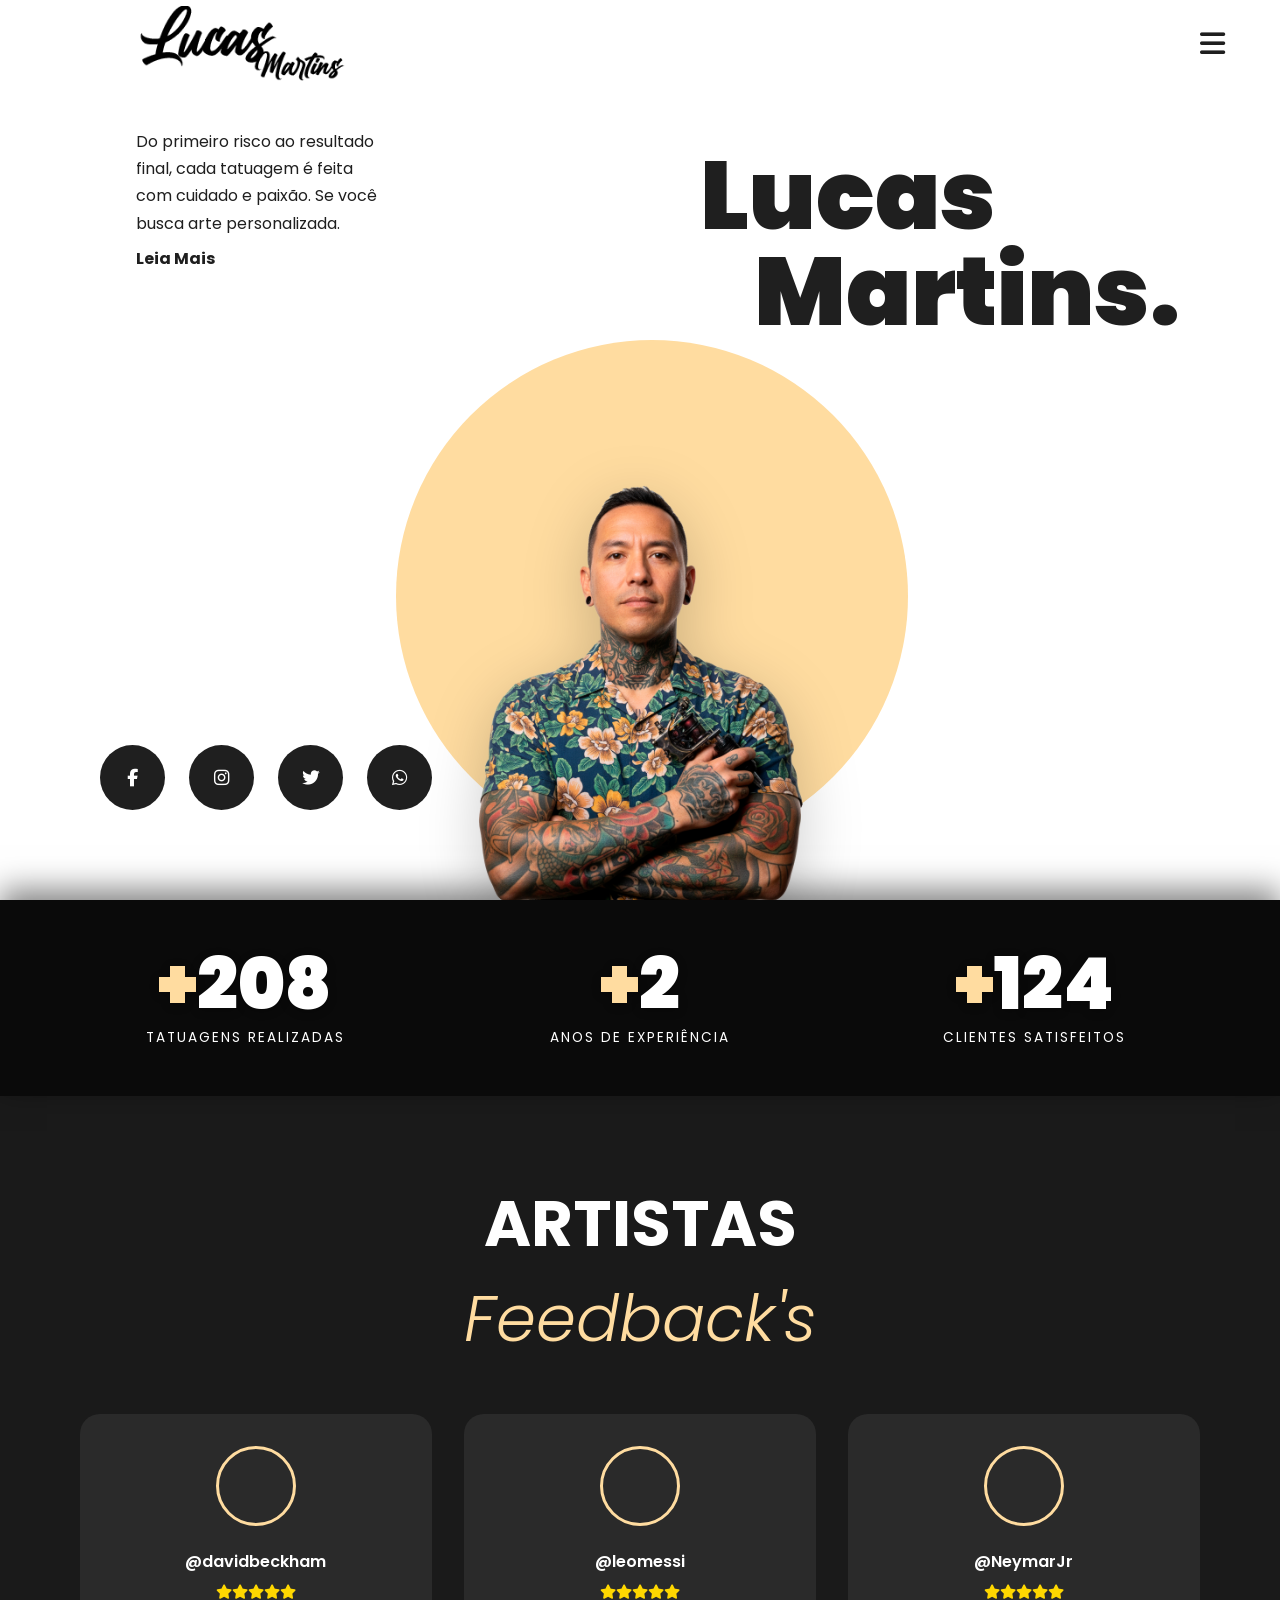
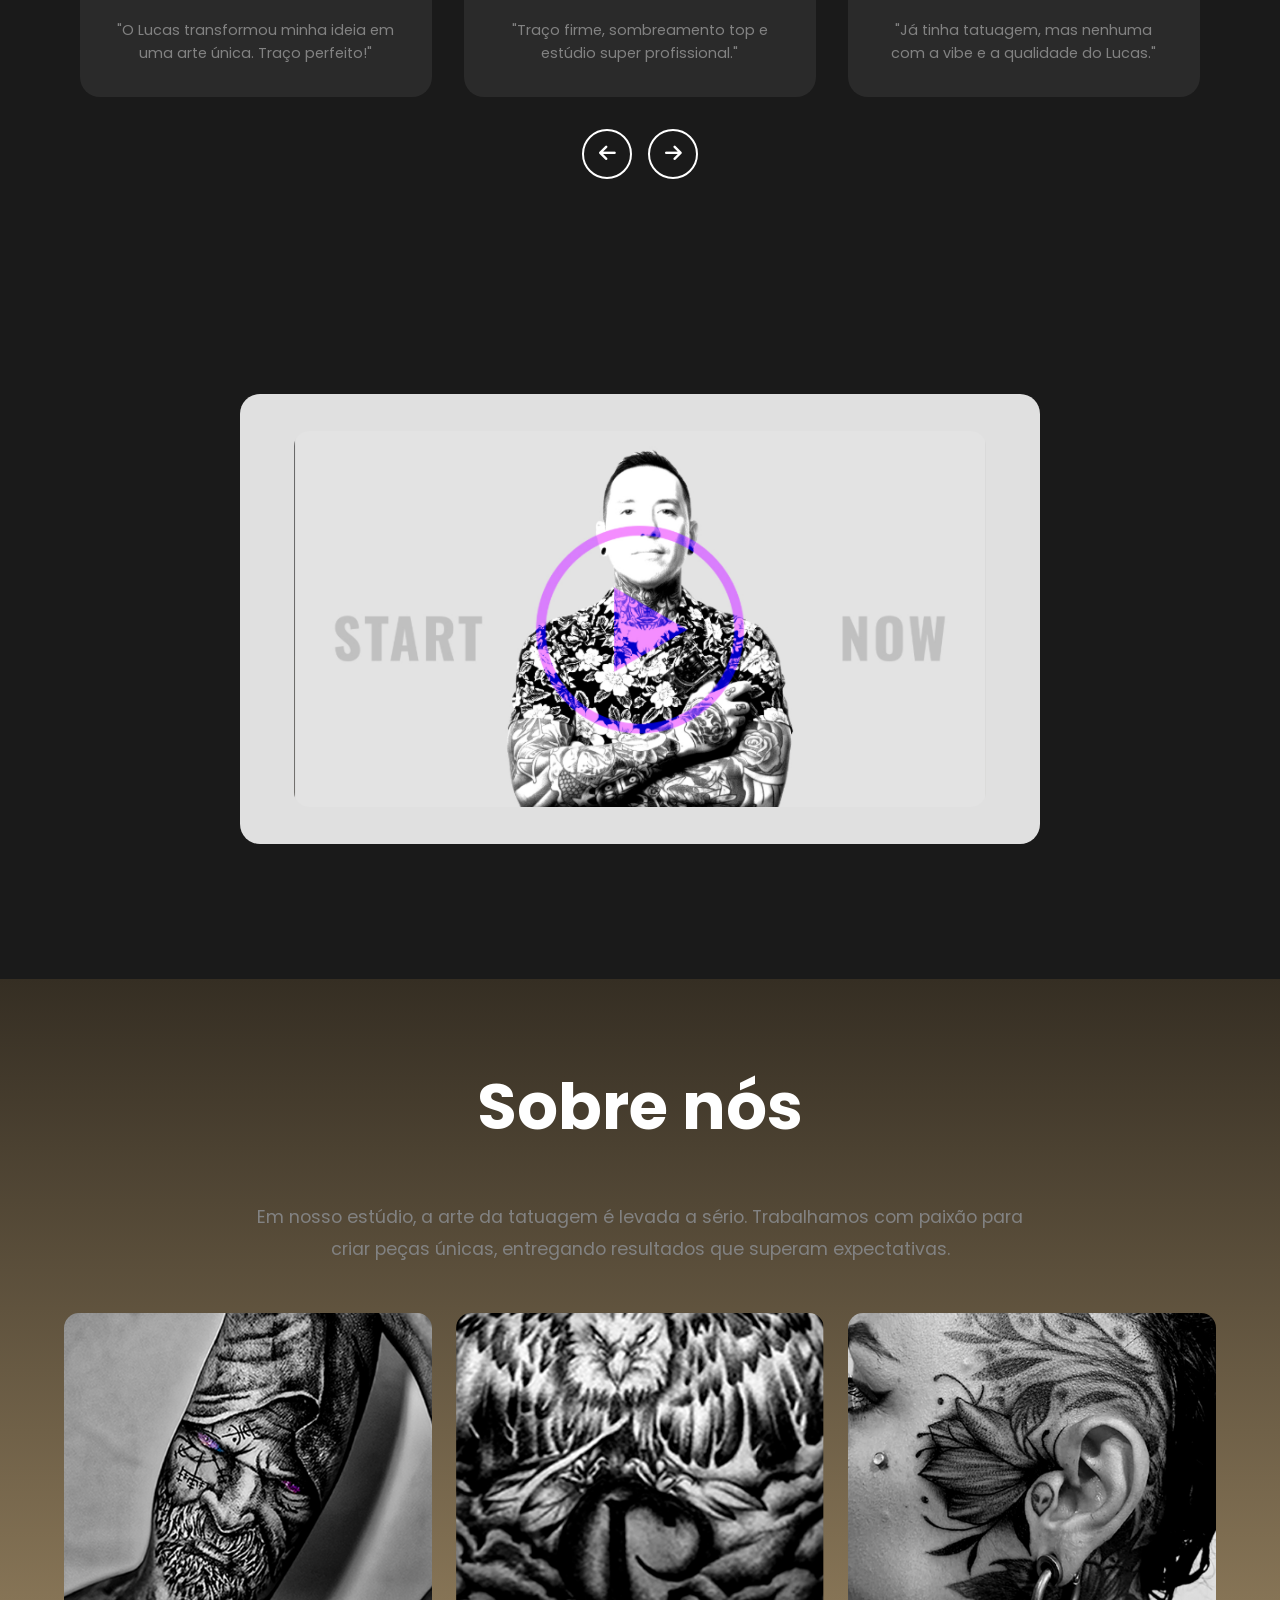
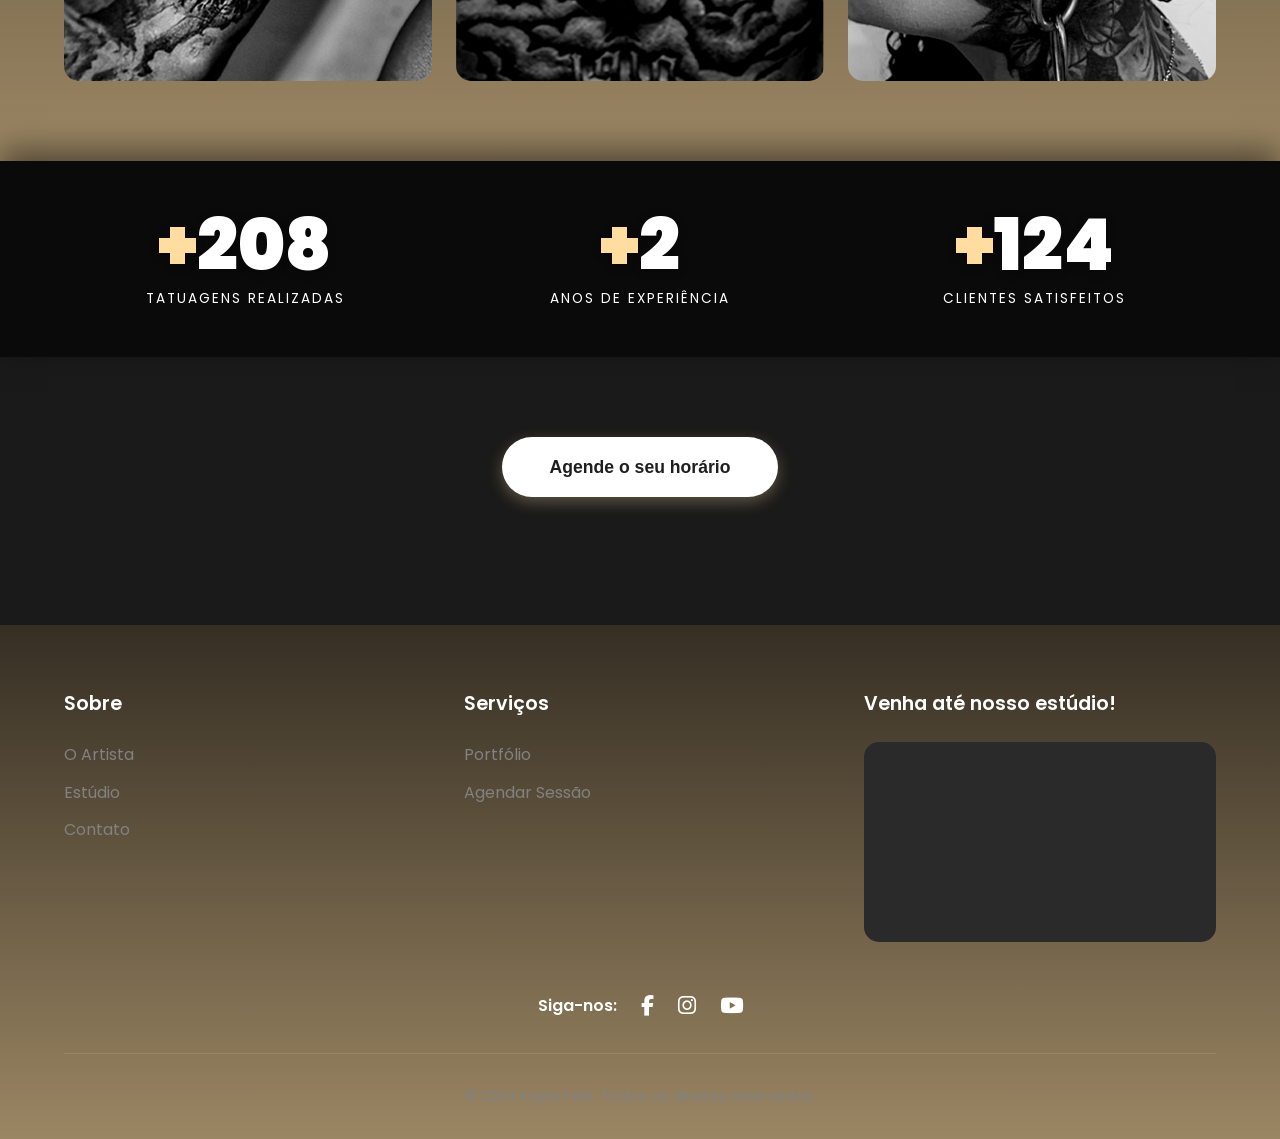
==== index.html @ 0854c9cf "Initial Commit" ====
<!DOCTYPE html>
<html lang="pt-br">
<head>
    <meta charset="UTF-8">
    <meta name="viewport" content="width=device-width, initial-scale=1.0">
    <link rel="stylesheet" href="style.css">
    <link rel="preconnect" href="https://fonts.googleapis.com">
    <link rel="preconnect" href="https://fonts.gstatic.com" crossorigin>
    <link href="https://fonts.googleapis.com/css2?family=Poppins:wght@300;400;600;700;900&display=swap" rel="stylesheet">
    <link rel="stylesheet" href="https://cdnjs.cloudflare.com/ajax/libs/font-awesome/6.5.1/css/all.min.css"/>
    <title>Lucas Martins | Tatuador</title>
</head>
<body>

<header class="header">
    <a href="#home" class="logo"><img src="Lucas_MartinsIMGS/LOGO LUCAS MARTINS PNG.png" alt="Lucas Martins Logo"></a>
    <div class="hamburger-menu">
        <i class="fas fa-bars"></i>
    </div>
</header>

<div class="menu-overlay"></div>
<div class="mobile-menu">
    <nav>
        <ul>
            <li><a href="#home">Home</a></li>
            <li><a href="#feedbacks">Feedbacks</a></li>
            <li><a href="#sobre">Sobre</a></li>
            <li><a href="#agendar">Agendar</a></li> <li><a href="#contato">Contato</a></li>
        </ul>
    </nav>
</div>

<main>
    <section class="hero" id="home">
        <div class="hero-container">
            <div class="intro-text-wrapper">
                <p class="intro-text">
                    Do primeiro risco ao resultado final, cada tatuagem é feita com cuidado e paixão. Se você busca arte personalizada.
                    <a href="#sobre">Leia Mais</a>
                </p>
            </div>
            
            <div class="hero-circle"></div>
            
            <div class="hero-image-wrapper">
                <img src="Lucas_MartinsIMGS/TATUADOR PNG.png" alt="Lucas Martins">
            </div>

            <h1 class="hero-title">Lucas<br><span>Martins.</span></h1>

            <div class="social-icons">
                <a href="#" aria-label="Facebook"><i class="fab fa-facebook-f"></i></a>
                <a href="#" aria-label="Instagram"><i class="fab fa-instagram"></i></a>
                <a href="#" aria-label="Twitter"><i class="fab fa-twitter"></i></a>
                <a href="#" aria-label="Whatsapp"><i class="fab fa-whatsapp"></i></a>
            </div>
        </div>
    </section>

    <section class="stats stats-dark fade-in-section">
        <div class="stat-item">
            <div class="stat-number-wrapper">
                <span class="stat-prefix">+</span>
                <span class="stat-number" data-target="500">0</span>
            </div>
            <span class="stat-label">TATUAGENS REALIZADAS</span>
        </div>
        <div class="stat-item">
            <div class="stat-number-wrapper">
                <span class="stat-prefix">+</span>
                <span class="stat-number" data-target="5">0</span>
            </div>
            <span class="stat-label">ANOS DE EXPERIÊNCIA</span>
        </div>
        <div class="stat-item">
            <div class="stat-number-wrapper">
                <span class="stat-prefix">+</span>
                <span class="stat-number" data-target="300">0</span>
            </div>
            <span class="stat-label">CLIENTES SATISFEITOS</span>
        </div>
    </section>

    <section class="feedbacks fade-in-section" id="feedbacks">
        <h2 class="section-title">ARTISTAS<br><span>Feedback's</span></h2>
        <div class="carousel-container">
            <div class="carousel-track"></div>
            <div class="carousel-nav">
                <button class="carousel-button prev-button"><i class="fas fa-arrow-left"></i></button>
                <button class="carousel-button next-button"><i class="fas fa-arrow-right"></i></button>
            </div>
        </div>
    </section>
    
    <section class="cta fade-in-section">
        <div class="cta-content-box">
            <div class="cta-image-wrapper">
                <img src="VIDEOO/Videoo Tela 3 copiar.jpg" alt="Start Now">
            </div>
        </div>
    </section>

    <section class="about-us fade-in-section" id="sobre">
        <h2 class="section-title">Sobre nós</h2>
        <p class="about-us-intro">
            Em nosso estúdio, a arte da tatuagem é levada a sério. Trabalhamos com paixão para criar peças únicas,
            entregando resultados que superam expectativas.
        </p>
        <div class="about-us-gallery">
            <div class="gallery-item" data-img="TATOOS/Agrupar 11.png">
                <img src="TATOOS/Agrupar 11.png" alt="Tatuagem detalhada">
            </div>
            <div class="gallery-item" data-img="TATOOS/Agrupar 13.png">
                <img src="TATOOS/Agrupar 13.png" alt="Processo de tatuagem">
            </div>
            <div class="gallery-item" data-img="TATOOS/Agrupar 14.png">
                <img src="TATOOS/Agrupar 14.png" alt="Tatuagem finalizada">
            </div>
        </div>
    </section>

    <section class="stats stats-dark fade-in-section">
        <div class="stat-item">
            <div class="stat-number-wrapper">
                <span class="stat-prefix">+</span>
                <span class="stat-number" data-target="500">0</span>
            </div>
            <span class="stat-label">TATUAGENS REALIZADAS</span>
        </div>
        <div class="stat-item">
            <div class="stat-number-wrapper">
                <span class="stat-prefix">+</span>
                <span class="stat-number" data-target="5">0</span>
            </div>
            <span class="stat-label">ANOS DE EXPERIÊNCIA</span>
        </div>
        <div class="stat-item">
            <div class="stat-number-wrapper">
                <span class="stat-prefix">+</span>
                <span class="stat-number" data-target="300">0</span>
            </div>
            <span class="stat-label">CLIENTES SATISFEITOS</span>
        </div>
    </section>

    <section class="schedule-section fade-in-section" id="agendar"> <button class="schedule-button" id="open-calendar-modal">Agende o seu horário</button>
        </section>

    <div id="calendar-modal" class="modal-overlay calendar-modal-overlay"> 
    <div class="modal-content calendar-modal-content"> 
        <div class="calendar-container-integrated"> 
            <span id="close-calendar-modal" class="close-button">×</span> 
            <div class="calendar-header">
                <button id="prev-week" class="nav-button">< Anterior</button>
                <h2 id="current-week">Carregando...</h2>
                <button id="next-week" class="nav-button">Próxima ></button>
            </div>
            <div class="calendar-grid-wrapper">
                <div id="calendar-grid" class="calendar-grid">
                    <div class="loading-placeholder">Carregando horários...</div>
                </div>
            </div>
        </div>
    </div>
</div>

<div id="booking-modal" class="modal-overlay booking-form-overlay"> 
    <div class="modal-content booking-form-content"> 
        <span id="close-booking-modal" class="close-button">×</span>
        <h2>Agendar Horário</h2>
        <p id="modal-info"></p>
        <form id="booking-form" enctype="multipart/form-data">
            <label for="nome">Seu Nome:</label>
            <input type="text" id="nome" name="nome" required>
            
            <label for="telefone">Seu Telefone (WhatsApp):</label>
            <input type="tel" id="telefone" name="telefone" placeholder="(XX) XXXXX-XXXX" required>
            
            <label for="ideia">Ideia para a Tatuagem (opcional):</label>
            <textarea id="ideia" name="ideia"></textarea>
            
            <label for="tamanho">Tamanho da Tatuagem (cm, aprox.):</label>
            <input type="text" id="tamanho" name="tamanho" placeholder="Ex: 10x5 cm">

            <label for="local">Local da Tatuagem:</label>
            <input type="text" id="local" name="local" placeholder="Ex: Antebraço esquerdo">
            
            <label for="ideia-imagem">Imagem de Referência (opcional):</label>
            <div class="file-input-wrapper">
                <input type="file" id="ideia-imagem" name="ideia-imagem" accept="image/*">
                <label for="ideia-imagem" class="file-input-label">Escolher arquivo</label>
                <span id="file-name" class="file-name">Nenhum arquivo selecionado</span>
            </div>

            <button type="submit">Confirmar Agendamento</button>
        </form>
    </div>
</div>

<div id="alert-modal" class="modal-overlay alert-modal-overlay"> 
    <div class="modal-content alert-content"> 
        <p id="alert-message" style="font-size: 1.1em; color: var(#FFFFFF);"></p>
        <button id="alert-close-button" class="modal-button">OK</button>
    </div>
</div>
</main>


    
<footer class="footer" id="contato">
    <div class="footer-grid">
        <div class="footer-column">
            <h3>Sobre</h3>
            <ul>
                <li><a href="#sobre">O Artista</a></li>
                <li><a href="#sobre">Estúdio</a></li>
                <li><a href="#contato">Contato</a></li>
            </ul>
        </div>
        <div class="footer-column">
            <h3>Serviços</h3>
            <ul>
                <li><a href="#sobre">Portfólio</a></li>
                <li><a href="#agendar">Agendar Sessão</a></li> </ul>
        </div>

        <div class="footer-column footer-map">
            <h3>Venha até nosso estúdio!</h3>
            
            <div class="map-placeholder">
                
                <a href="https://maps.app.goo.gl/u1Gj4CeqXP7FjYhu8" target="_blank" class="map-link-overlay" aria-label="Abrir localização no Google Maps"></a> <iframe 
                    src="https://www.google.com/maps/embed?pb=!1m14!1m8!1m3!1d917.5531226774106!2d-47.212191!3d-23.089316!3m2!1i1024!2i768!4f13.1!3m3!1m2!1s0x94c8b4a986119b77%3A0x24ddec5f9719e271!2sR.%20Cerqueira%20C%C3%A9sar%2C%201281%20-%20Centro%2C%20Indaiatuba%20-%20SP%2C%2013330-005!5e0!3m2!1spt-BR!2sbr!4v1761330379562!5m2!1spt-BR!2sbr"  /* Substitua pelo embed real */
                    width="100%" 
                    height="100%" 
                    style="border:0;" 
                    allowfullscreen="" 
                    loading="lazy" 
                    referrerpolicy="no-referrer-when-downgrade">
                </iframe>

            </div>
        </div>
        </div>
    <div class="footer-social-icons">
        <span>Siga-nos:</span>
        <a href="#" aria-label="Facebook"><i class="fab fa-facebook-f"></i></a>
        <a href="#" aria-label="Instagram"><i class="fab fa-instagram"></i></a>
        <a href="#" aria-label="Youtube"><i class="fab fa-youtube"></i></a>
    </div>
    <div class="footer-bottom">
        <p>© 2024 Kayre Felix. Todos os direitos reservados.</p>
    </div>
</footer>

<div class="lightbox">
    <span class="lightbox-close">×</span>
    <div class="lightbox-content">
        <img src="" alt="Lightbox Image">
    </div>
</div>

<button class="scroll-to-top">
    <i class="fas fa-arrow-up"></i>
</button>

<script src="script.js"></script>
<script src="calendar.js"></script>
</body>
</html>
---- style.css ----
/* ==================== VARIÁVEIS E RESET ==================== */
:root {
	--bg-white: #ffffff;
	--bg-body-dark: #1a1a1a;
	--primary-purple: #ffdca0; /* Mantido do seu site */
	--text-dark: #1f1f1f;
	--text-light: #ffffff;
	--text-gray: #828282;
	--font-main: "Poppins", sans-serif;

	/* Variáveis do Calendário (mantendo nomes para consistência) */
	--dark-bg: #121212; /* Cor de fundo geral do calendário/modal */
	--content-bg: #1a1a1a; /* Cor de fundo do conteúdo do modal */
	--accent-purple: #ffdca0; /* Roxo um pouco diferente, usado no calendário */
	--accent-purple-hover: #ffdca0; /* Hover do roxo do calendário */
	--text-medium: #aaa; /* Cinza médio do calendário */
	--text-dark-calendar: #555; /* Cinza escuro do calendário (renomeado para evitar conflito) */
	--border-color: #333; /* Cor da borda do calendário */
}

* {
	margin: 0;
	padding: 0;
	box-sizing: border-box;
}

html {
	scroll-behavior: smooth;
}

body {
	font-family: var(--font-main);
	background-color: var(--bg-body-dark);
	color: var(--text-light);
	overflow-x: hidden;
}

a {
	text-decoration: none;
	color: inherit;
}

/* ==================== HEADER ==================== */
.header {
	display: flex;
	justify-content: space-between;
	align-items: center;
	padding: -1rem;
	position: fixed;
	width: 100%;
	top: 0;
	left: 0;
	z-index: 1000;
	transition: all 0.3s ease;
}

.header.scrolled {
	background-color: rgba(26, 26, 26, 0.95);
	backdrop-filter: blur(10px);
	box-shadow: 0 2px 20px rgba(0, 0, 0, 0.3);
}

.logo img {
	height: 95px;
	margin-top: 5px;
	width: auto;
	transition: transform 0.3s ease;
}

.logo:hover img {
	transform: scale(1.05);
}

.hamburger-menu {
	cursor: pointer;
	font-size: 1.8rem;
	color: var(--text-dark); /* Cor inicial no fundo branco */
	transition: color 0.3s ease;
	margin-right: 55px;
	z-index: 1001;
}

/* Cor do hamburger quando header tem fundo */
.header.scrolled .hamburger-menu,
.mobile-menu.active ~ .header .hamburger-menu {
	color: var(--text-light); /* Muda para branco quando scroll ou menu aberto */
}

/* ==================== MENU MOBILE ==================== */
.mobile-menu {
	position: fixed;
	top: 0;
	right: -100%;
	width: 300px;
	height: 100vh;
	background: linear-gradient(135deg, #352e23 0%, #9b8663 100%);
	z-index: 999;
	transition: right 0.4s ease;
	padding: 5rem 2rem 2rem;
	box-shadow: -5px 0 20px rgba(0, 0, 0, 0.5);
}

.mobile-menu.active {
	right: 0;
}

.mobile-menu nav ul {
	list-style: none;
}

.mobile-menu nav li {
	margin-bottom: 2rem;
	opacity: 0;
	transform: translateX(50px);
	transition: all 0.3s ease;
}

.mobile-menu.active nav li {
	opacity: 1;
	transform: translateX(0);
}

.mobile-menu.active nav li:nth-child(1) {
	transition-delay: 0.1s;
}
.mobile-menu.active nav li:nth-child(2) {
	transition-delay: 0.2s;
}
.mobile-menu.active nav li:nth-child(3) {
	transition-delay: 0.3s;
}
.mobile-menu.active nav li:nth-child(4) {
	transition-delay: 0.4s;
}
.mobile-menu.active nav li:nth-child(5) {
	transition-delay: 0.5s;
}

.mobile-menu nav a {
	font-size: 1.5rem;
	font-weight: 600;
	color: var(--text-light);
	display: block;
	transition: all 0.3s ease;
}

.mobile-menu nav a:hover {
	color: var(--primary-purple);
	transform: translateX(10px);
}

.menu-overlay {
	position: fixed;
	top: 0;
	left: 0;
	width: 100%;
	height: 100vh;
	background-color: rgba(0, 0, 0, 0.7);
	z-index: 998;
	opacity: 0;
	pointer-events: none;
	transition: opacity 0.3s ease;
}

.menu-overlay.active {
	opacity: 1;
	pointer-events: all;
}

/* ==================== HERO SECTION ==================== */
.hero {
	min-height: 100vh;
	display: flex;
	align-items: center; /* Centraliza o container verticalmente */
	justify-content: center;
	background-color: var(--bg-white);
	position: relative;
	overflow: hidden;
	padding-top: 8rem; /* Espaço para o header fixo */
	padding-bottom: 0; /* Remove padding inferior */
}

/* Container principal dentro do hero - ocupará a altura disponível */
.hero-container {
	position: relative;
	width: 100%;
	max-width: 1200px; /* Limita a largura máxima */
	/* A altura será definida pelo conteúdo + posicionamento absoluto */
	height: calc(
		100vh - 8rem
	); /* Altura disponível descontando o padding do topo do hero */
}

.intro-text-wrapper {
	position: absolute;
	top: 15%; /* Subiu (experimente 15%, 18%...) */
	left: 4%;
	max-width: 250px;
	z-index: 10;
	opacity: 0;
	animation: fadeInUp 1s ease forwards 0.3s;
}

/* (Regras .intro-text e .intro-text a continuam iguais) */
.intro-text {
	line-height: 1.7;
	font-size: 1rem;
	color: var(--text-dark);
}
.intro-text a {
	color: var(--text-dark);
	font-weight: 700;
	display: inline-block;
	margin-top: 0.5rem;
	position: relative;
	transition: color 0.3s ease;
}

.intro-text a::after {
	content: "";
	position: absolute;
	bottom: -2px;
	left: 0;
	width: 0;
	height: 2px;
	background-color: var(--primary-purple);
	transition: width 0.3s ease;
}
.intro-text a:hover {
	color: var(--primary-purple);
}
.intro-text a:hover::after {
	width: 100%;
}

/* IMAGEM DO KAYRE - Alinhada na base */
.hero-image-wrapper {
	position: absolute;
	bottom: -1px; /* Faz a base da div tocar a borda inferior do hero-container */
	left: 50%; /* Centro horizontal */
	transform: translateX(-50%); /* Centraliza */
	width: clamp(400px, 35vw, 550px);
	z-index: 3;
	opacity: 0;
	animation: fadeInUpImage 1s ease forwards 0.5s;
	line-height: 0; /* Remove espaço extra */
}

.hero-image-wrapper img {
	display: block;
	width: 100%;
	height: auto;
	filter: drop-shadow(0px 15px 30px rgba(0, 0, 0, 0.2));
}

/* CÍRCULO ROXO - Posicionado relativo à imagem */
.hero-circle {
	position: absolute;
	width: clamp(450px, 40vw, 650px);
	height: clamp(450px, 40vw, 650px);
	background-color: var(--primary-purple);
	border-radius: 50%;
	z-index: 2; /* Atrás da imagem */
	/* Alinha a base do círculo um pouco ACIMA da base da imagem */
	bottom: 3rem;
	/* Posiciona a borda esquerda do círculo um pouco ANTES do centro da página */
	left: 51%;
	/* Centraliza horizontalmente e sobe */
	transform: translate(-50%, 0) scale(0);
	opacity: 0;
	animation: scaleInRevised 1s ease forwards 0.2s;
}

/* TÍTULO - Posição ajustada */
.hero-title {
	position: absolute;
	right: -15%;
	top: 35%; /* Subiu (experimente 40%, 45%...) */
	transform: translateY(-50%);
	font-size: clamp(5rem, 12vw, 9rem);
	font-weight: 900;
	line-height: 1;
	z-index: 10;
	color: var(--text-dark);
	opacity: 0;
	animation: fadeInRight 1s ease forwards 0.4s;
}
.hero-title span {
	/* Mantém o estilo do span Felix */
	margin-left: 0; /* Ajuste se necessário */
}

.social-icons {
	position: absolute;
	bottom: 10vh;
	left: 5%;
	display: flex;
	gap: 1.5rem;
	z-index: 10;
	opacity: 0;
	animation: fadeInUp 1s ease forwards 0.6s;
}

.social-icons a {
	background-color: var(--text-dark);
	color: var(--bg-white);
	width: 65px;
	height: 65px;
	border-radius: 50%;
	display: flex;
	align-items: center;
	justify-content: center;
	font-size: 1.1rem;
	transition: all 0.3s ease;
}
.social-icons a:hover {
	background-color: var(--primary-purple);
	transform: scale(1.1) rotate(360deg);
}

/* ==================== ANIMAÇÕES ==================== */
@keyframes fadeInUp {
	from {
		opacity: 0;
		transform: translateY(30px);
	}
	to {
		opacity: 1;
		transform: translateY(0);
	}
}
@keyframes fadeInRight {
	from {
		opacity: 0;
		transform: translateY(-50%) translateX(30px);
	}
	to {
		opacity: 1;
		transform: translateY(-50%) translateX(0);
	}
}
@keyframes scaleInRevised {
	from {
		opacity: 0;
		transform: translate(-50%, 0) scale(0);
	}
	to {
		opacity: 1;
		transform: translate(-50%, 0) scale(1);
	}
}
@keyframes fadeInUpImage {
	from {
		opacity: 0;
		transform: translate(-50%, 30px);
	}
	to {
		opacity: 1;
		transform: translate(-50%, 0);
	}
}
@keyframes float {
	0%,
	100% {
		transform: translateY(0);
	}
	50% {
		transform: translateY(-20px);
	}
}
@keyframes fadeIn {
	from {
		opacity: 0;
	}
	to {
		opacity: 1;
	}
}

.fade-in-section {
	opacity: 0;
	transform: translateY(50px);
	transition: opacity 0.8s ease, transform 0.8s ease;
}
.fade-in-section.visible {
	opacity: 1;
	transform: translateY(0);
}

/* ==================== STATS SECTION ==================== */
.stats {
	display: flex;
	justify-content: space-around;
	align-items: center;
	padding: 3rem 5% 3rem;
	gap: 2rem;
	position: relative;
	z-index: 1;
}

.stats-dark {
	background-color: #0a0a0a;
	box-shadow: 0 -10px 30px rgba(0, 0, 0, 0.5);
}
.stats-purple {
	background: linear-gradient(135deg, #352e23 0%, #9b8663 100%);
	box-shadow: 0 -10px 30px rgba(255, 220, 160, 0.5);
}

.stat-item {
	text-align: center;
	flex: 1;
}
.stat-number {
	display: block;
	font-size: clamp(3rem, 6vw, 4.5rem);
	font-weight: 900;
	color: var(--text-light);
	margin-bottom: 0.5rem;
	text-shadow: 0 2px 10px rgba(0, 0, 0, 0.3);
}
.stat-label {
	display: block;
	font-size: clamp(0.65rem, 1.2vw, 0.85rem);
	color: var(--text-light);
	letter-spacing: 2px;
	font-weight: 400;
	text-transform: uppercase;
}
.stat-number-wrapper {
	display: flex;
	justify-content: center;
	align-items: baseline;
	line-height: 1;
}
.stat-prefix {
	display: block;
	font-size: clamp(3rem, 6vw, 4.5rem);
	font-weight: 900;
	color: var(--primary-purple);
	margin-bottom: 0.5rem;
	text-shadow: 0 2px 10px rgba(0, 0, 0, 0.3);
}
.stats-purple .stat-prefix {
	color: var(--text-light);
}

/* ==================== FEEDBACKS SECTION ==================== */
.feedbacks {
	padding: 5rem 5%;
	background-color: var(--bg-body-dark);
}
.section-title {
	font-size: clamp(2.5rem, 6vw, 4rem);
	font-weight: 700;
	text-align: center;
	margin-bottom: 3rem;
	color: var(--text-light);
}
.section-title span {
	display: block;
	color: var(--primary-purple);
	font-weight: 300;
	font-style: italic;
}
.carousel-container {
	position: relative;
	max-width: 1200px;
	margin: 0 auto;
	overflow: hidden;
}
.carousel-track {
	display: flex;
	transition: transform 0.5s ease-in-out;
}
.feedback-card {
	min-width: calc(33.333% - 2rem);
	margin: 0 1rem;
	background-color: #2a2a2a;
	border-radius: 20px;
	padding: 2rem;
	text-align: center;
	flex-shrink: 0;
	transition: transform 0.3s ease, box-shadow 0.3s ease;
}
.feedback-card:hover {
	transform: translateY(-10px);
	box-shadow: 0 10px 30px rgba(255, 220, 160, 0.3);
}
.feedback-card img {
	width: 80px;
	height: 80px;
	border-radius: 50%;
	object-fit: cover;
	margin-bottom: 1rem;
	border: 3px solid var(--primary-purple);
	transition: transform 0.3s ease;
}
.feedback-card:hover img {
	transform: scale(1.1);
}
.feedback-username {
	font-weight: 600;
	margin-bottom: 0.5rem;
	color: var(--text-light);
}
.feedback-stars {
	color: #ffd700;
	margin-bottom: 1rem;
	font-size: 0.9rem;
}
.feedback-text {
	font-size: 0.9rem;
	line-height: 1.6;
	color: var(--text-gray);
}
.carousel-nav {
	display: flex;
	justify-content: center;
	gap: 1rem;
	margin-top: 2rem;
}
.carousel-button {
	background-color: transparent;
	border: 2px solid var(--text-light);
	color: var(--text-light);
	width: 50px;
	height: 50px;
	border-radius: 50%;
	cursor: pointer;
	font-size: 1.2rem;
	transition: all 0.3s ease;
}
.carousel-button:hover {
	background-color: var(--primary-purple);
	border-color: var(--primary-purple);
	transform: scale(1.1);
}

/* ==================== CTA SECTION ==================== */
.cta {
	padding: 4rem 5%;
	background-color: var(--bg-body-dark);
	display: flex;
	justify-content: center;
	align-items: center;
	gap: 2rem;
	position: relative;
}
.vertical-text {
	writing-mode: vertical-rl;
	text-orientation: mixed;
	display: flex;
	align-items: center;
	gap: 1rem;
	font-size: 0.9rem;
	letter-spacing: 2px;
	color: var(--text-gray);
}
.vertical-text.reverse {
	transform: rotate(180deg);
}
.cta-content-box {
	position: relative;
	width: 600px;
	height: 400px;
}
.cta-image-wrapper {
	position: relative;
	width: 100%;
	height: 100%;
	display: flex;
	align-items: center;
	justify-content: center;
}
.cta-image-wrapper img {
	width: 80%;
	height: 80%;
	object-fit: cover;
	border-radius: 20px;
	z-index: 3;
	position: relative;
	cursor: pointer;
	transition: transform 0.3s ease;
}
.cta-image-wrapper img:hover {
	transform: scale(1.05);
}
.cta-circle {
	position: absolute;
	width: 200px;
	height: 200px;
	border-radius: 50%;
	z-index: 1;
	animation: float 6s ease-in-out infinite;
}
.cta-circle-purple {
	background-color: var(--primary-purple);
	top: 10%;
	left: -5%;
}
.cta-circle-blue {
	background-color: #4a90e2;
	bottom: 10%;
	right: -5%;
	animation-delay: 3s;
}
.cta-text-start,
.cta-text-now {
	position: absolute;
	font-size: 5rem;
	font-weight: 900;
	z-index: 2;
	color: #e0e0e0;
	opacity: 0.3;
	pointer-events: none;
}
.cta-text-start {
	top: 5%;
	left: 5%;
}
.cta-text-now {
	bottom: 5%;
	right: 5%;
}

/* ==================== ABOUT US SECTION ==================== */
.about-us {
	padding: 5rem 5%;
	background: linear-gradient(180deg, #352e23 0%, #9b8663 100%);
}
.about-us-intro {
	max-width: 800px;
	margin: 0 auto 3rem;
	text-align: center;
	font-size: 1.1rem;
	line-height: 1.8;
	color: var(--text-gray);
}
.about-us-gallery {
	display: grid;
	grid-template-columns: repeat(3, 1fr);
	gap: 1.5rem;
	max-width: 1200px;
	margin: 0 auto;
}
.gallery-item {
	border-radius: 15px;
	overflow: hidden;
	aspect-ratio: 1;
	cursor: pointer;
	position: relative;
}
.gallery-item::after {
	content: "";
	position: absolute;
	top: 0;
	left: 0;
	width: 100%;
	height: 100%;
	background: rgba(179, 102, 255, 0);
	transition: background 0.3s ease;
}
.gallery-item:hover::after {
	background: rgba(255, 220, 160, 0.3);
}
.gallery-item img {
	width: 100%;
	height: 100%;
	object-fit: cover;
	transition: transform 0.5s ease;
}
.gallery-item:hover img {
	transform: scale(1.1);
}

/* ==================== LIGHTBOX ==================== */
.lightbox {
	position: fixed;
	top: 0;
	left: 0;
	width: 100%;
	height: 100%;
	background-color: rgba(0, 0, 0, 0.9);
	z-index: 2000;
	display: none;
	align-items: center;
	justify-content: center;
	animation: fadeIn 0.3s ease;
}
.lightbox.active {
	display: flex;
}
.lightbox-content {
	max-width: 90%;
	max-height: 90%;
	position: relative;
}
.lightbox-content img {
	width: 100%;
	height: 100%;
	object-fit: contain;
}
.lightbox-close {
	position: absolute;
	top: 20px;
	right: 20px;
	font-size: 3rem;
	color: var(--text-light);
	cursor: pointer;
	z-index: 2001;
	transition: transform 0.3s ease;
}
.lightbox-close:hover {
	transform: rotate(90deg);
}

/* ==================== SCHEDULE SECTION ==================== */
.schedule-section {
	padding: 5rem 5%;
	background-color: var(--bg-body-dark);
	text-align: center;
}

.schedule-button {
	background-color: var(--bg-white);
	color: var(--text-dark);
	border: none;
	padding: 1.2rem 3rem;
	border-radius: 50px;
	font-size: 1.1rem;
	font-weight: 700;
	cursor: pointer;
	margin-bottom: 3rem;
	transition: all 0.3s ease;
	box-shadow: 0 5px 15px rgba(255, 220, 160, 0.3);
}

.schedule-button:hover {
	background-color: var(--primary-purple);
	color: var(--text-light);
	transform: translateY(-5px);
	box-shadow: 0 10px 25px rgba(255, 220, 160, 0.5);
}

/* ==================== FOOTER ==================== */
.footer {
	background: linear-gradient(180deg, #352e23 0%, #9b8663 100%);
	padding: 4rem 5% 2rem;
}
.footer-grid {
	display: grid;
	grid-template-columns: repeat(3, 1fr);
	gap: 3rem;
	max-width: 1200px;
	margin: 0 auto 3rem;
}
.footer-column h3 {
	margin-bottom: 1.5rem;
	font-size: 1.2rem;
	font-weight: 600;
}
.footer-column ul {
	list-style: none;
}
.footer-column li {
	margin-bottom: 0.8rem;
}
.footer-column a {
	color: var(--text-gray);
	transition: all 0.3s ease;
}
.footer-column a:hover {
	color: var(--primary-purple);
	padding-left: 5px;
}
.footer-map {
	grid-column: 3;
}
.map-placeholder {
	position: relative;
	width: 100%;
	height: 200px;
	background-color: #2a2a2a;
	border-radius: 15px;
	overflow: hidden;
	transition: transform 0.3s ease;
}
.map-link-overlay {
	position: absolute;
	top: 0;
	left: 0;
	width: 100%;
	height: 100%;
	z-index: 10;
	cursor: pointer;
}
.map-placeholder iframe {
	position: relative;
	z-index: 1;
}
.map-placeholder:hover {
	transform: scale(1.05);
}
.footer-social-icons {
	display: flex;
	justify-content: center;
	align-items: center;
	gap: 1.5rem;
	margin-bottom: 2rem;
}
.footer-social-icons span {
	font-weight: 600;
}
.footer-social-icons a {
	color: var(--text-light);
	font-size: 1.3rem;
	transition: all 0.3s ease;
}
.footer-social-icons a:hover {
	color: var(--primary-purple);
	transform: translateY(-5px);
}
.footer-bottom {
	text-align: center;
	padding-top: 2rem;
	border-top: 1px solid rgba(255, 255, 255, 0.1);
	color: var(--text-gray);
	font-size: 0.9rem;
}

/* ==================== SCROLL TO TOP BUTTON ==================== */
.scroll-to-top {
	position: fixed;
	bottom: 30px;
	right: 30px;
	width: 50px;
	height: 50px;
	background-color: var(--primary-purple);
	color: var(--text-light);
	border: none;
	border-radius: 50%;
	cursor: pointer;
	font-size: 1.5rem;
	display: none;
	align-items: center;
	justify-content: center;
	z-index: 999;
	transition: all 0.3s ease;
	box-shadow: 0 5px 15px rgba(255, 220, 160, 0.4);
}
.scroll-to-top.visible {
	display: flex;
}
.scroll-to-top:hover {
	background-color: #ffdca0;
	transform: translateY(-5px);
	box-shadow: 0 10px 25px rgba(255, 220, 160, 0.6);
}

/* ==================== RESPONSIVIDADE MONITOR PEQUENO ==================== */
@media screen and (min-width: 1024px) and (max-width: 1920px) {
	.logo img {
		height: 75px;
		margin-top: 6px;
		width: auto;
		transition: transform 0.3s ease;
	}

	.hero {
		min-height: 100vh;
		display: flex;
		align-items: center; /* Centraliza o container verticalmente */
		justify-content: center;
		background-color: var(--bg-white);
		position: relative;
		overflow: hidden;
		padding-top: 8rem; /* Espaço para o header fixo */
		padding-bottom: 0; /* Remove padding inferior */
	}

	/* Container principal dentro do hero - ocupará a altura disponível */
	.hero-container {
		position: relative;
		width: 100%;
		max-width: 1200px; /* Limita a largura máxima */
		/* A altura será definida pelo conteúdo + posicionamento absoluto */
		height: calc(
			100vh - 8rem
		); /* Altura disponível descontando o padding do topo do hero */
	}

	.intro-text-wrapper {
		position: absolute;
		top: 0%; /* Subiu (experimente 15%, 18%...) */
		left: 8%;
		max-width: 250px;
		z-index: 10;
		opacity: 0;
		animation: fadeInUp 1s ease forwards 0.3s;
	}

	/* (Regras .intro-text e .intro-text a continuam iguais) */
	.intro-text {
		line-height: 1.7;
		font-size: 1rem;
		color: var(--text-dark);
	}
	.intro-text a {
		color: var(--text-dark);
		font-weight: 700;
		display: inline-block;
		margin-top: 0.5rem;
		position: relative;
		transition: color 0.3s ease;
	}

	.intro-text a::after {
		content: "";
		position: absolute;
		bottom: -2px;
		left: 0;
		width: 0;
		height: 2px;
		background-color: var(--primary-purple);
		transition: width 0.3s ease;
	}
	.intro-text a:hover {
		color: var(--primary-purple);
	}
	.intro-text a:hover::after {
		width: 100%;
	}

	/* IMAGEM DO KAYRE - Alinhada na base */
	.hero-image-wrapper {
		position: absolute;
		bottom: -12px; /* Faz a base da div tocar a borda inferior do hero-container */
		left: 50%; /* Centro horizontal */
		transform: translateX(-50%); /* Centraliza */
		width: clamp(400px, 35vw, 550px);
		z-index: 3;
		opacity: 0;
		animation: fadeInUpImage 1s ease forwards 0.5s;
		line-height: 0; /* Remove espaço extra */
	}

	.hero-image-wrapper img {
		display: block;
		width: 100%;
		height: auto;
		filter: drop-shadow(0px 15px 30px rgba(0, 0, 0, 0.2));
	}

	/* CÍRCULO ROXO - Posicionado relativo à imagem */
	.hero-circle {
		position: absolute;
		width: clamp(450px, 40vw, 650px);
		height: clamp(450px, 40vw, 650px);
		background-color: var(--primary-purple);
		border-radius: 50%;
		z-index: 2; /* Atrás da imagem */
		/* Alinha a base do círculo um pouco ACIMA da base da imagem */
		bottom: 3rem;
		/* Posiciona a borda esquerda do círculo um pouco ANTES do centro da página */
		left: 51%;
		/* Centraliza horizontalmente e sobe */
		transform: translate(-50%, 0) scale(0);
		opacity: 0;
		animation: scaleInRevised 1s ease forwards 0.2s;
	}

	/* TÍTULO - Posição ajustada */
	.hero-title {
		position: absolute;
		right: 5%;
		top: 15%; /* Subiu (experimente 40%, 45%...) */
		transform: translateY(-50%);
		font-size: clamp(5rem, 12vw, 6rem);
		font-weight: 900;
		line-height: 1;
		z-index: 10;
		color: var(--text-dark);
		opacity: 0;
		animation: fadeInRight 1s ease forwards 0.4s;
	}

	.hero-title span {
		margin-left: 6vh;
	}

	.cta {
		padding: 8rem 5%;
		background-color: var(--bg-body-dark);
		display: flex;
		justify-content: center;
		align-items: center;
		gap: 2rem;
		position: relative;
		min-height: 80vh;
	}

	.vertical-text {
		writing-mode: vertical-rl;
		text-orientation: mixed;
		display: flex;
		align-items: center;
		gap: 1rem;
		font-size: 0.9rem;
		letter-spacing: 2px;
		color: var(--text-gray);
	}

	.vertical-text.reverse {
		transform: rotate(180deg);
	}

	.cta-content-box {
		position: relative;
		width: 100%; /* Usar porcentagem para ocupar mais espaço */
		max-width: 800px; /* Definir um limite máximo */
		/* Ajuste a altura - você pode usar 'height' ou aspect-ratio */
		/* Opção 1: Altura fixa maior */
		height: 450px;
		/* Opção 2: Usar aspect-ratio para manter proporção */
		aspect-ratio: 16 / 7; /* Exemplo de proporção mais larga, ajuste conforme necessário */
		background-color: #e0e0e0; /* Fundo cinza */
		border-radius: 20px; /* Bordas mais arredondadas como no modelo */
		padding: 1rem; /* Padding interno */
		display: flex; /* Para centralizar o wrapper da imagem */
		align-items: center;
		justify-content: center;
	}

	.cta-image-wrapper {
		position: relative;
		width: 100%;
		height: 100%;
		display: flex;
		align-items: center;
		justify-content: center;
	}

	.cta-image-wrapper img {
		width: 90%; /* Aumentado para preencher mais a caixa */
		height: 90%; /* Aumentado para preencher mais a caixa */
		object-fit: cover;
		border-radius: 15px; /* Bordas arredondadas na imagem */
		z-index: 3;
		position: relative;
		cursor: pointer;
		transition: transform 0.3s ease;
	}

	.cta-image-wrapper img:hover {
		transform: scale(1.05);
	}
}

/* ==================== RESPONSIVIDADE MONITOR GRANDE ==================== */
@media screen and (min-width: 1920px) and (max-width: 3600px) {
	.hero {
		min-height: 100vh;
		display: flex;
		align-items: center; /* Centraliza o container verticalmente */
		justify-content: center;
		background-color: var(--bg-white);
		position: relative;
		overflow: hidden;
		padding-top: 1rem; /* Espaço para o header fixo */
		padding-bottom: 0; /* Remove padding inferior */
	}

	/* Container principal dentro do hero - ocupará a altura disponível */
	.hero-container {
		position: relative;
		width: 100%;
		max-width: 1200px; /* Limita a largura máxima */
		/* A altura será definida pelo conteúdo + posicionamento absoluto */
		height: calc(
			100vh - 5rem
		); /* Altura disponível descontando o padding do topo do hero */
	}

	.intro-text-wrapper {
		position: absolute;
		top: 25%; /* Subiu (experimente 15%, 18%...) */
		left: -4%;
		max-width: 380px;
		z-index: 10;
		opacity: 0;
		animation: fadeInUp 1s ease forwards 0.3s;
	}

	/* (Regras .intro-text e .intro-text a continuam iguais) */
	.intro-text {
		line-height: 1.6;
		font-size: 1.3rem;
		color: var(--text-dark);
	}
	.intro-text a {
		color: var(--text-dark);
		font-weight: 700;
		display: inline-block;
		margin-top: 0.5rem;
		position: relative;
		transition: color 0.3s ease;
	}

	.intro-text a::after {
		content: "";
		position: absolute;
		bottom: -2px;
		left: 0;
		width: 0;
		height: 2px;
		background-color: var(--primary-purple);
		transition: width 0.3s ease;
	}
	.intro-text a:hover {
		color: var(--primary-purple);
	}
	.intro-text a:hover::after {
		width: 100%;
	}

	/* IMAGEM DO KAYRE - Alinhada na base */
	.hero-image-wrapper {
		position: absolute;
		bottom: -2.6rem; /* Faz a base da div tocar a borda inferior do hero-container */
		left: 50%; /* Centro horizontal */
		transform: translateX(-50%); /* Centraliza */
		width: clamp(400px, 35vw, 550px);
		z-index: 3;
		opacity: 0;
		animation: fadeInUpImage 1s ease forwards 0.5s;
		line-height: 0; /* Remove espaço extra */
	}

	.hero-image-wrapper img {
		display: block;
		width: 100%;
		height: auto;
		filter: drop-shadow(0px 15px 30px rgba(0, 0, 0, 0.2));
	}

	/* CÍRCULO ROXO - Posicionado relativo à imagem */
	.hero-circle {
		position: absolute;
		width: clamp(650px, 40vw, 650px);
		height: clamp(650px, 40vw, 650px);
		background-color: var(--primary-purple);
		border-radius: 50%;
		z-index: 2; /* Atrás da imagem */
		/* Alinha a base do círculo um pouco ACIMA da base da imagem */
		bottom: 8rem;
		/* Posiciona a borda esquerda do círculo um pouco ANTES do centro da página */
		left: 51%;
		/* Centraliza horizontalmente e sobe */
		transform: translate(-50%, 0) scale(0);
		opacity: 0;
		animation: scaleInRevised 1s ease forwards 0.2s;
	}

	/* TÍTULO - Posição ajustada */
	.hero-title {
		position: absolute;
		right: -7%;
		top: 40%; /* Subiu (experimente 40%, 45%...) */
		transform: translateY(-50%);
		font-size: clamp(5rem, 12vw, 9rem);
		font-weight: 900;
		line-height: 1.2;
		z-index: 10;
		color: var(--text-dark);
		opacity: 0;
		animation: fadeInRight 1s ease forwards 0.4s;
	}

	.hero-title span {
		margin-left: 6vh;
	}

	.social-icons {
		position: absolute;
		bottom: 5vh;
		left: 5%;
		display: flex;
		gap: 1.5rem;
		z-index: 10;
		opacity: 0;
		animation: fadeInUp 1s ease forwards 0.6s;
	}

	.social-icons a {
		background-color: var(--text-dark);
		color: var(--bg-white);
		width: 65px;
		height: 65px;
		border-radius: 50%;
		display: flex;
		align-items: center;
		justify-content: center;
		font-size: 1.1rem;
		transition: all 0.3s ease;
	}

	.social-icons a:hover {
		background-color: var(--primary-purple);
		transform: scale(1.1) rotate(360deg);
	}

	.cta {
		padding: 8rem 5%;
		background-color: var(--bg-body-dark);
		display: flex;
		justify-content: center;
		align-items: center;
		gap: 2rem;
		position: relative;
		min-height: 80vh;
	}

	.vertical-text {
		writing-mode: vertical-rl;
		text-orientation: mixed;
		display: flex;
		align-items: center;
		gap: 1rem;
		font-size: 0.9rem;
		letter-spacing: 2px;
		color: var(--text-gray);
	}

	.vertical-text.reverse {
		transform: rotate(180deg);
	}

	.cta-content-box {
		position: relative;
		width: 100%; /* Usar porcentagem para ocupar mais espaço */
		max-width: 1100px; /* Definir um limite máximo */
		/* Ajuste a altura - você pode usar 'height' ou aspect-ratio */
		/* Opção 1: Altura fixa maior */
		height: 600px;
		/* Opção 2: Usar aspect-ratio para manter proporção */
		aspect-ratio: 16 / 7; /* Exemplo de proporção mais larga, ajuste conforme necessário */
		background-color: #e0e0e0; /* Fundo cinza */
		border-radius: 20px; /* Bordas mais arredondadas como no modelo */
		padding: 1.5rem; /* Padding interno */
		display: flex; /* Para centralizar o wrapper da imagem */
		align-items: center;
		justify-content: center;
	}

	.cta-image-wrapper {
		position: relative;
		width: 100%;
		height: 100%;
		display: flex;
		align-items: center;
		justify-content: center;
	}

	.cta-image-wrapper img {
		width: 90%; /* Aumentado para preencher mais a caixa */
		height: 90%; /* Aumentado para preencher mais a caixa */
		object-fit: cover;
		border-radius: 15px; /* Bordas arredondadas na imagem */
		z-index: 3;
		position: relative;
		cursor: pointer;
		transition: transform 0.3s ease;
	}

	.cta-image-wrapper img:hover {
		transform: scale(1.05);
	}

	.cta-circle {
		position: absolute;
		width: 250px; /* Aumentar tamanho */
		height: 250px; /* Aumentar tamanho */
		border-radius: 50%;
		z-index: 1;
		animation: float 6s ease-in-out infinite;
	}

	.cta-circle-purple {
		background-color: var(--primary-purple);
		top: 10%;
		left: -5%;
	}

	.cta-circle-blue {
		background-color: #4a90e2;
		bottom: 10%;
		right: -5%;
		animation-delay: 3s;
	}

	.cta-text-start,
	.cta-text-now {
		position: absolute;
		font-size: 6rem;
		font-weight: 900;
		z-index: 2;
		color: #e0e0e0;
		opacity: 0.3;
		pointer-events: none;
	}

	.cta-text-start {
		top: 5%;
		left: 5%;
	}

	.cta-text-now {
		bottom: 5%;
		right: 5%;
	}
}

@media screen and (max-width: 1023px) {
	.header {
		padding: 1rem 5%;
	}
	.logo img {
		height: 50px;
	}
	.hamburger-menu {
		font-size: 1.8rem;
	}

	.hero-title {
		font-size: clamp(3rem, 10vw, 4rem);
	}

	.social-icons {
		bottom: 3vh;
		left: 3%;
		gap: 1rem;
	}

	.social-icons a {
		width: 50px;
		height: 50px;
		font-size: 1rem;
	}
}

@media screen and (max-width: 800px) {
	.header {
		padding: 0.8rem 5%;
	}
	.logo img {
		height: 40px;
	}
	.hamburger-menu {
		font-size: 1.5rem;
	}

	.hero-image-wrapper {
		width: clamp(300px, 50vw, 400px);
	}

	.hero-circle {
		width: clamp(300px, 60vw, 400px);
		height: clamp(300px, 60vw, 400px);
		bottom: 5rem;
	}

	.intro-text {
		line-height: 1;
		font-size: 1rem;
		color: var(--text-dark);
	}

	.intro-text a {
		color: var(--text-dark);
		font-weight: 700;
		display: inline-block;
		margin-top: 0.5rem;
		position: relative;
		transition: color 0.3s ease;
	}

	.intro-text a::after {
		content: "";
		position: absolute;
		bottom: -2px;
		left: 0;
		width: 0;
		height: 2px;
		background-color: var(--primary-purple);
		transition: width 0.3s ease;
	}
}

@media screen and (max-width: 600px) {
	.header {
		padding: 0.8rem 5%;
	}
	.logo img {
		height: 40px;
	}
	.hamburger-menu {
		font-size: 1.5rem;
	}

	.hero-title {
		width: 100%; /* Ocupa largura para centralizar texto */
		opacity: 1;
		z-index: 5;
		animation: fadeInRight 1s ease forwards 0.4s;
		margin-top: -3.2rem; /* <<<--- ADICIONADO: Empurra o título para baixo */
		br {
			display: none;
		}
	}

	.hero-title span {
		margin-left: 1vh;
	}

	.intro-text {
		animation: fadeInRight 1s ease forwards 0.4s;
	}

	.hero-image-wrapper {
		width: clamp(400px, 60vw, 300px);
		bottom: -1rem;
	}

	.hero-circle {
		width: clamp(400px, 70vw, 300px);
		height: clamp(400px, 70vw, 300px);
		bottom: 7.2rem;
	}

	.social-icons {
		bottom: 2vh;
		left: 20%;
		gap: 0.8rem;
	}

	.stats {
		flex-direction: column;
		gap: 2rem;
	}

	.about-us-gallery {
		grid-template-columns: 1fr;
	}

	.footer-grid {
		grid-template-columns: 1fr;
		text-align: center;
	}
	.footer-map {
		grid-column: 1;
	}
}

/* ============================================= */
/* == INÍCIO DOS ESTILOS DO CALENDÁRIO E MODAIS == */
/* ============================================= */

/* Estilos gerais para os overlays dos modais */
.modal-overlay {
	display: none;
	position: fixed;
	top: 0;
	left: 0;
	width: 100%;
	height: 100%;
	background-color: rgba(0, 0, 0, 0.85); /* Mais escuro */
	justify-content: center;
	align-items: center;
	z-index: 1000; /* Garante que fique acima de tudo */
	padding: 15px; /* Espaço para não colar nas bordas */
	box-sizing: border-box;
}

/* Conteúdo base do modal (herdado pelos outros) */
.modal-content {
	background-color: var(--content-bg, #1a1a1a);
	padding: 20px;
	border-radius: 10px;
	box-shadow: 0 5px 20px rgba(0, 0, 0, 0.5), 0 0 25px rgba(255, 220, 160, 0.3);
	width: 100%;
	max-width: 400px; /* Largura padrão dos modais menores */
	position: relative;
	animation: slide-down 0.4s ease-out;
	text-align: center;
	border: 1px solid var(--accent-purple, #ffdca0);
	max-height: 90vh; /* Altura máxima */
	overflow-y: auto; /* Scroll interno se necessário */
	box-sizing: border-box;
}

@keyframes slide-down {
	from {
		transform: translateY(-30px);
		opacity: 0;
	}
	to {
		transform: translateY(0);
		opacity: 1;
	}
}

/* Botão de fechar padrão (para form/alerta) */
.modal-content > .close-button {
	position: absolute;
	top: 8px;
	right: 15px;
	font-size: 1.8em;
	color: var(--text-medium, #aaa);
	cursor: pointer;
	transition: color 0.3s;
	line-height: 1;
	z-index: 1010;
}
.modal-content > .close-button:hover {
	color: #fff;
}

/* --- Estilos Específicos do Modal do CALENDÁRIO --- */
.calendar-modal-content {
	max-width: 800px;
	padding: 0;
	overflow: visible;
	background: none;
	border: none;
	box-shadow: none;

	overflow-y: auto; /* Adiciona barra de rolagem vertical */
	max-height: 80vh; /* Limita a altura para evitar que ultrapasse a tela */
	color: white; /* Define a cor do texto como branco */
}

/* Garantindo que a barra de rolagem esteja sempre visível */
.calendar-modal-content {
	overflow-y: scroll !important; /* Garante a barra de rolagem vertical */
	overflow-x: hidden !important; /* Remove a barra horizontal */
	-ms-overflow-style: scrollbar; /* Força barra visível no IE/Edge */
}

/* Container interno do calendário */
.calendar-container-integrated {
	background-color: var(--content-bg, #1a1a1a);
	border-radius: 10px;
	width: 100%;
	position: relative; /* Pai para o posicionamento do X */
	border: 1px solid 4746495e;
	box-shadow: 0 5px 20px rgba(0, 0, 0, 0.5), 0 0 25px rgba(255, 220, 160, 0.3);
	max-height: 80vh;
	overflow-y: scroll !important; /* Força a barra de rolagem vertical sempre visível */
	overflow-x: hidden !important; /* Remove a barra horizontal */
}

/* Botão Fechar (X) ESPECÍFICO do Modal do Calendário */
#close-calendar-modal.close-button {
	position: absolute;
	top: -3px;
	right: 15px;
	font-size: 1.6em;
	color: var(--text-medium, #aaa);
	cursor: pointer;
	transition: color 0.3s;
	line-height: 1;
	z-index: 1050; /* Acima do header roxo */
}
#close-calendar-modal.close-button:hover {
	color: #fff;
}

/* Cabeçalho DENTRO DO MODAL do calendário */
.calendar-container-integrated .calendar-header {
	display: grid;
	grid-template-columns: 100px 1fr 100px;
	align-items: center;
	padding: 15px;
	gap: 10px;
	border-bottom: 1px solid var(--border-color, #333);
	background-color: #222;
	position: relative;
	box-sizing: border-box;
}
/* h2 DENTRO DO MODAL do calendário */
.calendar-container-integrated .calendar-header h2 {
	margin: 0;
	font-size: 1.2em;
	text-align: center;
	font-weight: 700;
	color: #fff;
	text-transform: uppercase;
	letter-spacing: 1px;
	text-shadow: none;
}
/* botões DENTRO DO MODAL do calendário */
.calendar-container-integrated .nav-button {
	background-color: var(--accent-purple, #ffdca0);
	color: white;
	border: 1px solid transparent;
	padding: 8px 10px;
	border-radius: 6px;
	cursor: pointer;
	font-size: 0.8em;
	font-weight: 500;
	transition: all 0.3s ease;
	width: 100px;
	text-align: center;
	box-sizing: border-box;
}
.calendar-container-integrated .nav-button:hover:not(:disabled) {
	background-color: var(--accent-purple-hover, #ffdca0);
	transform: translateY(-1px);
	box-shadow: 0 3px 10px rgba(255, 220, 160, 0.3);
}
.calendar-container-integrated .nav-button:disabled {
	background-color: transparent;
	color: var(--text-dark-calendar, #555); /* Usando variável renomeada */
	cursor: not-allowed;
	border: 1px solid #444;
}

.calendar-grid-wrapper {
	overflow-x: auto;
	background-color: var(--content-bg, #1a1a1a);
}

.calendar-grid {
	display: grid;
	grid-template-columns: 65px repeat(3, minmax(85px, 1fr));
	min-width: 380px;
}

.grid-header,
.time-label,
.time-slot {
	padding: 10px 5px;
	text-align: center;
	border-bottom: 1px solid var(--border-color, #333);
	border-left: 1px solid var(--border-color, #333);
	box-sizing: border-box;
}

.grid-header {
	background-color: #222;
	font-weight: 700;
	position: sticky;
	top: 0;
	z-index: 10;
	color: var(--accent-purple, #ffdca0);
	border-top: none;
	font-size: 0.9em;
}

.time-label {
	font-size: 0.75em;
	color: var(--text-medium, #aaa);
	border-left: none;
	position: sticky;
	left: 0;
	background-color: var(--content-bg, #1a1a1a);
	z-index: 5;
}

.time-slot {
	background-color: transparent;
	cursor: pointer;
	transition: all 0.2s ease-in-out;
	min-height: 38px;
	font-weight: 500;
	font-size: 0.85em;
	color: #c9bdcffa;
	display: flex;
	align-items: center;
	justify-content: center;
	border-top: none;
}
.time-slot:nth-child(4n + 2) {
	border-left: none;
}

.time-slot:hover:not(.unavailable):not(.past-day) {
	background-color: var(--accent-purple, #ffdca0);
	color: #fff;
	transform: scale(1.02);
	border-color: var(--accent-purple-hover, #ffdca0);
}

.time-slot.unavailable {
	background-color: transparent;
	cursor: not-allowed;
	color: var(--text-dark-calendar, #555) !important;
	font-size: 0.8em;
	text-decoration: line-through;
}

.time-slot.past-day {
	background-color: rgba(30, 30, 30, 0.5);
	cursor: not-allowed;
	color: #444 !important;
	font-size: 0.8em;
	text-decoration: none;
}

.loading-placeholder {
	grid-column: 1 / -1;
	text-align: center;
	padding: 40px;
	color: var(--text-medium, #aaa);
	font-size: 1em;
}

/* --- Estilos Específicos do Modal de FORMULÁRIO --- */
/* Herda .modal-content, mas pode ter overrides */
.booking-form-content h2 {
	margin-top: 0;
	font-size: 1.5em;
	color: var(--accent-purple, #ffdca0);
	font-weight: 700;
}
.booking-form-content p {
	color: var(--text-medium, #aaa);
	margin-bottom: 15px;
	font-size: 0.9em;
}
#booking-form {
	text-align: left;
}
#booking-form label {
	display: block;
	margin-top: 10px;
	font-weight: 500;
	color: #ccc;
	font-size: 0.85em;
}
#booking-form input,
#booking-form textarea {
	width: 100%;
	padding: 10px;
	margin-top: 5px;
	border: 1px solid #444;
	border-radius: 5px;
	box-sizing: border-box;
	background-color: #2c2c2c;
	color: var(--text-light, #f0f0f0);
	transition: all 0.3s;
	font-size: 0.9em;
}
#booking-form input:focus,
#booking-form textarea:focus {
	outline: none;
	border-color: var(--accent-purple, #ffdca0);
	box-shadow: 0 0 8px rgba(255, 220, 160, 0.4);
}
#booking-form textarea {
	resize: vertical;
	min-height: 70px;
}
#booking-form button {
	/* Botão Confirmar Agendamento */
	width: 100%;
	padding: 12px;
	margin-top: 15px;
	background-color: var(--accent-purple, #ffdca0);
	color: white;
	border: none;
	border-radius: 6px;
	font-size: 1em;
	font-weight: 700;
	cursor: pointer;
	transition: all 0.3s ease;
}
#booking-form button:hover {
	background-color: var(--accent-purple-hover, #ffdca0);
	transform: translateY(-1px);
	box-shadow: 0 4px 12px rgba(255, 220, 160, 0.3);
}

.file-input-wrapper {
	display: flex;
	align-items: center;
	margin-top: 5px;
	gap: 8px;
	border: 1px solid #444;
	border-radius: 5px;
	background-color: #2c2c2c;
	padding: 4px;
	box-sizing: border-box;
	width: 100%;
	position: relative;
	overflow: hidden;
}

.file-input-wrapper input[type="file"] {
	opacity: 0;
	position: absolute;
	z-index: -1;
	width: 0.1px;
	height: 0.1px;
	overflow: hidden;
}

.file-input-label {
	/* Botão Escolher Arquivo */
	padding: 6px 12px;
	background-color: var(--accent-purple, #ffdca0);
	color: white;
	border: none;
	border-radius: 4px;
	cursor: pointer;
	transition: background-color 0.3s;
	font-weight: 500;
	flex-shrink: 0;
	font-size: 0.85em;
	/* position: relative; */ /* Removido */
	/* top: -2px; */ /* Removido */
}
.file-input-label:hover {
	background-color: var(--accent-purple-hover, #ffdca0);
}

.file-name {
	/* Texto Nenhum arquivo selecionado */
	font-size: 0.8em;
	color: var(--text-medium, #aaa);
	white-space: nowrap;
	overflow: hidden;
	text-overflow: ellipsis;
	flex-grow: 1;
	padding-left: 5px;
}

/* --- Estilos Específicos do Modal de ALERTA --- */
/* Herda .modal-content */
.alert-content p {
	margin-bottom: 20px;
}
.modal-button {
	/* Botão OK do Alerta */
	width: 100%;
	padding: 12px;
	margin-top: 15px;
	background-color: var(--accent-purple, #ffdca0);
	color: white;
	border: none;
	border-radius: 6px;
	font-size: 1em;
	font-weight: 700;
	cursor: pointer;
	transition: all 0.3s ease;
}
.modal-button:hover {
	background-color: var(--accent-purple-hover, #ffdca0);
	transform: translateY(-1px);
	box-shadow: 0 4px 12px rgba(255, 220, 160, 0.3);
}

/* --- Media Queries Finais --- */
@media (max-width: 600px) {
	.calendar-modal-content {
		max-width: 95%;
	}

	/* Ajusta header do calendário no modal para mobile */
	.calendar-container-integrated .calendar-header {
		grid-template-columns: 1fr 1fr;
		grid-template-rows: auto auto;
		justify-items: center;
		padding: 10px;
	}
	.calendar-container-integrated .calendar-header h2 {
		grid-column: 1 / 3;
		grid-row: 1;
		font-size: 1.1em;
	}
	.calendar-container-integrated .nav-button {
		grid-row: 2;
		width: 95%;
	}

	/* Ajusta grid do calendário no modal para mobile */
	.calendar-grid {
		grid-template-columns: 50px repeat(3, minmax(65px, 1fr));
		min-width: auto;
	}
	.grid-header,
	.time-label,
	.time-slot {
		padding: 8px 4px;
		font-size: 0.8em;
	}

	/* Ajusta modal genérico em telas pequenas */
	.modal-content {
		width: 95%;
		padding: 15px;
		max-height: 85vh;
	}

	/* Ajusta botão fechar em mobile */
	.close-button,
	#close-calendar-modal.close-button {
		top: 5px;
		right: 10px;
		font-size: 1.6em;
	}
}

/* Ajustando a barra de rolagem para o calendário */
.calendar-modal-content {
	scrollbar-width: thin; /* Para navegadores compatíveis */
	scrollbar-color: #4746495e rgba(0, 0, 0, 0.1); /* Cor do polegar e trilha */
}

.calendar-modal-content::-webkit-scrollbar {
	width: 8px; /* Largura da barra de rolagem */
}

.calendar-modal-content::-webkit-scrollbar-track {
	background: rgba(0, 0, 0, 0.1); /* Fundo da barra */
}

.calendar-modal-content::-webkit-scrollbar-thumb {
	background: rgba(0, 0, 0, 0.5); /* Cor do "polegar" */
	border-radius: 4px; /* Bordas arredondadas */
}

.calendar-modal-content::-webkit-scrollbar-thumb:hover {
	background: rgba(0, 0, 0, 0.7); /* Cor ao passar o mouse */
}

/* Ajustando a posição vertical da seção do calendário */
.calendar-container-integrated {
	padding-top: 20px; /* Adiciona espaço acima da seção */
}

/* Travando o site atrás enquanto o modal da agenda estiver ativo */
body.modal-active {
	overflow: hidden; /* Impede a rolagem do site */
}

body.modal-open {
	overflow: hidden; /* Remove a barra de rolagem do body */
}
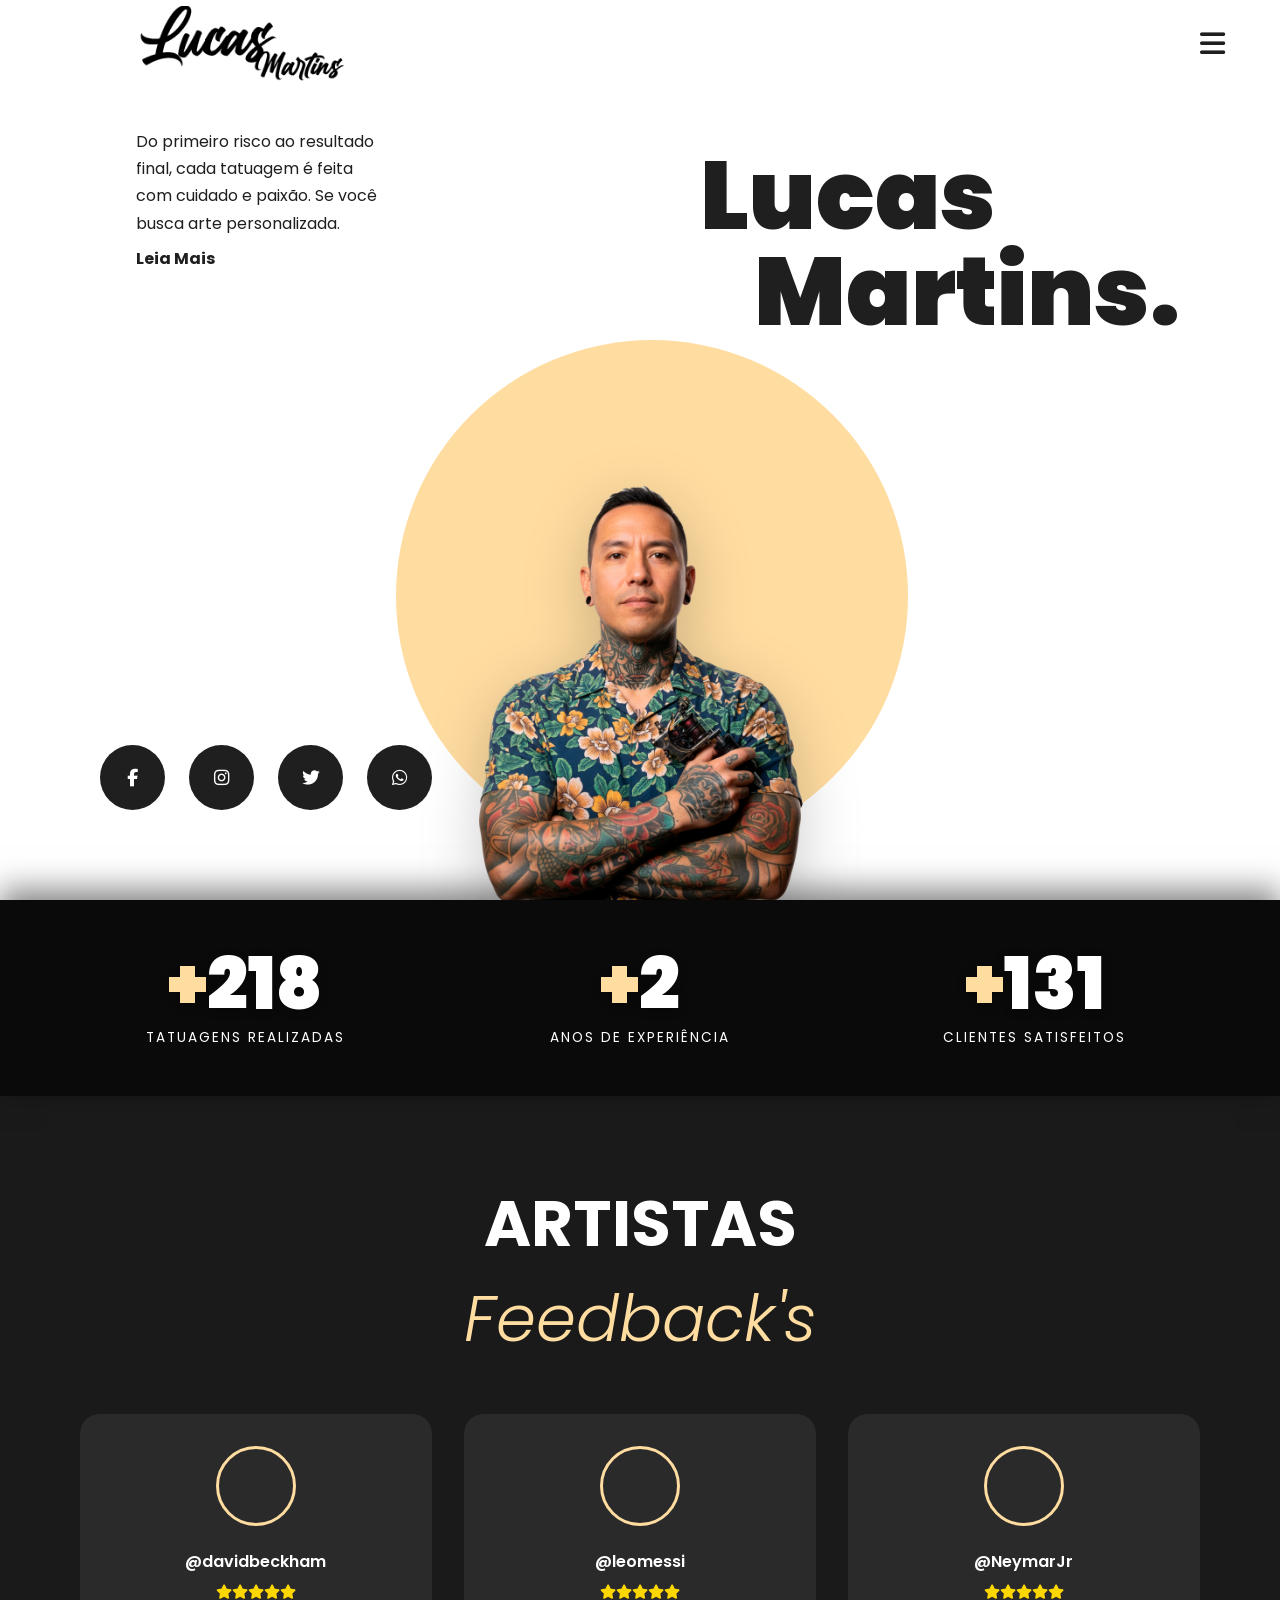
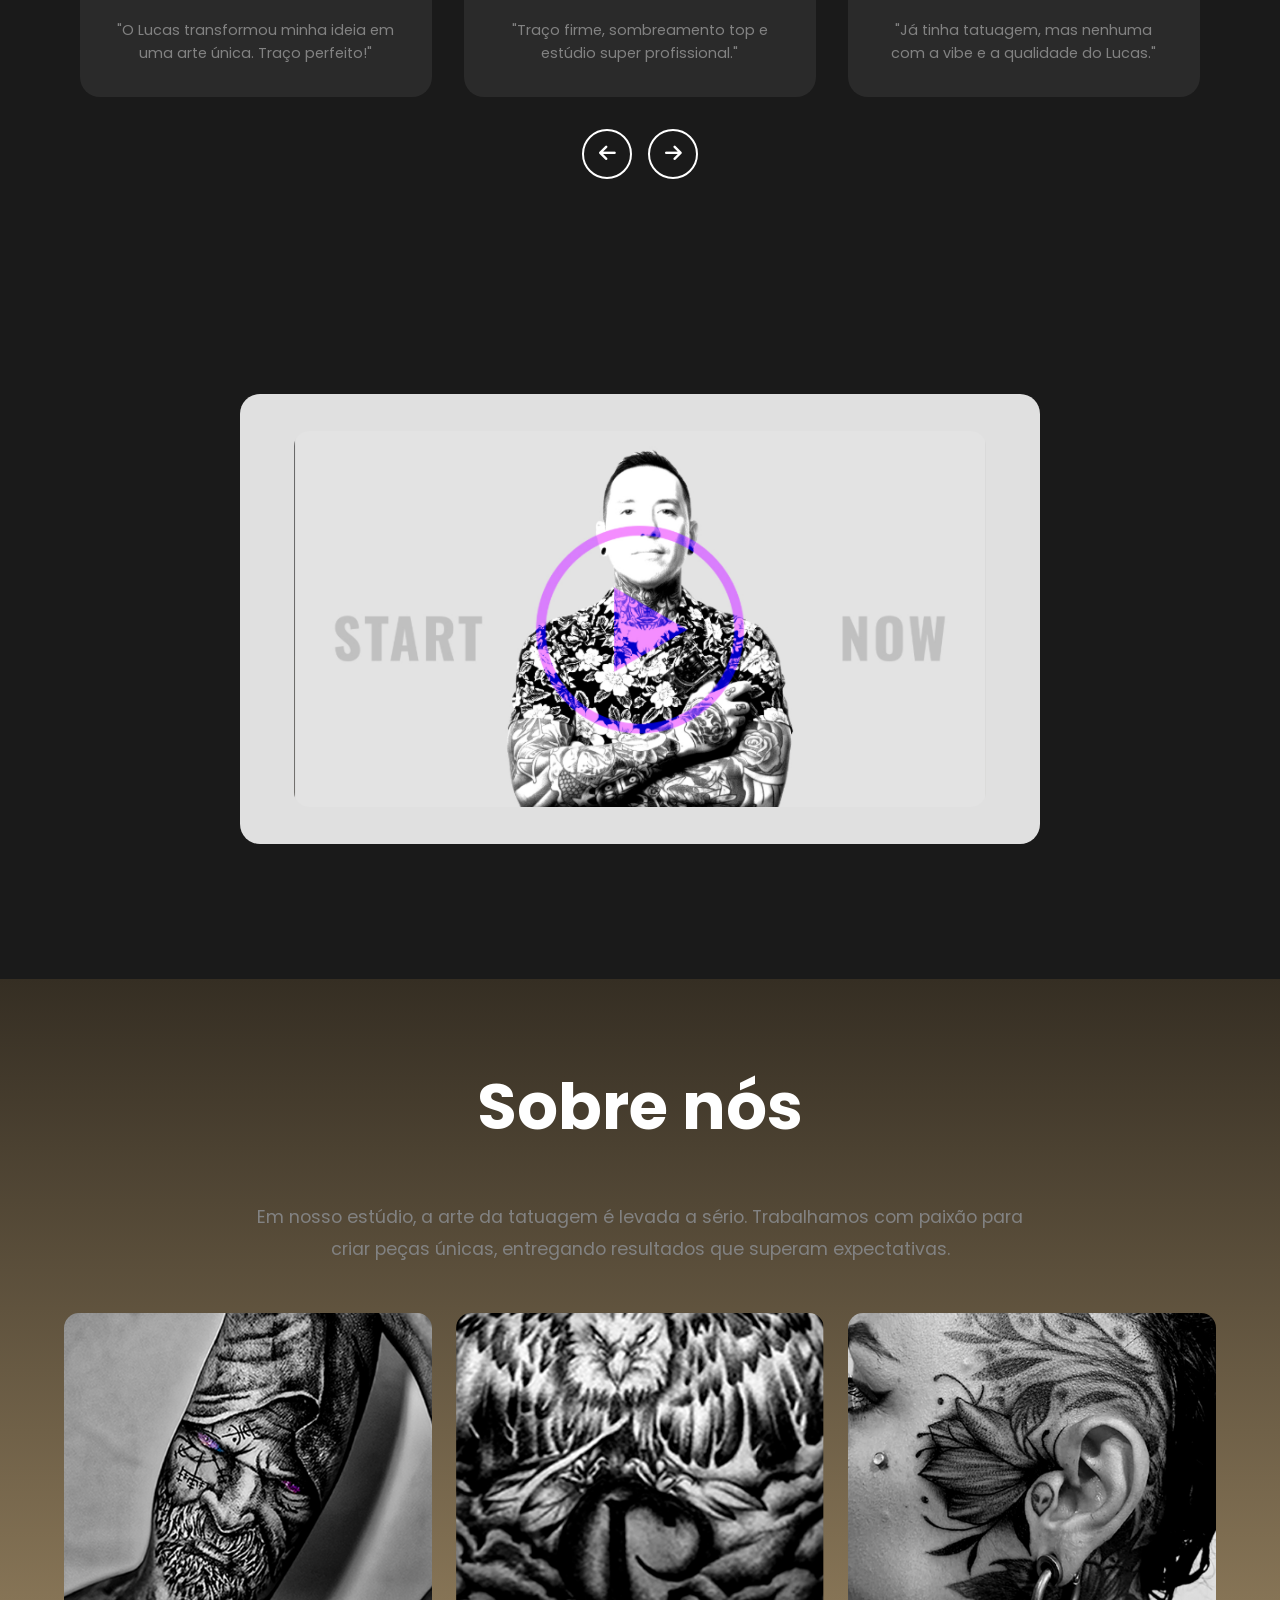
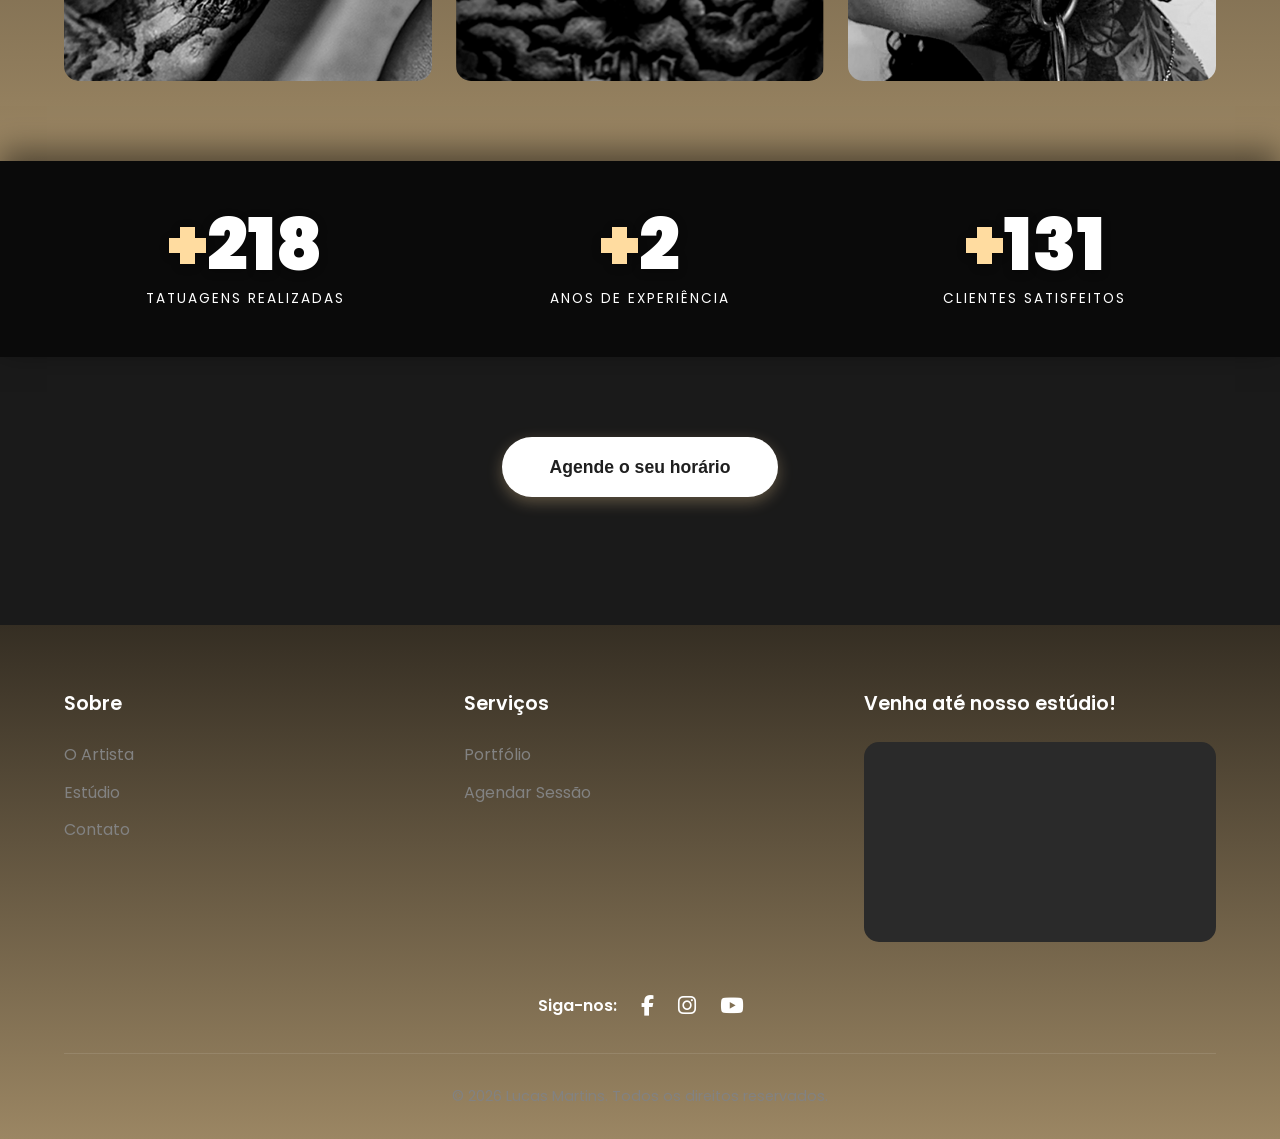
==== commit cbd0ca9f: "Correção rodapé" ====
--- a/index.html
+++ b/index.html
@@ -250,7 +250,7 @@
         <a href="#" aria-label="Youtube"><i class="fab fa-youtube"></i></a>
     </div>
     <div class="footer-bottom">
-        <p>© 2024 Kayre Felix. Todos os direitos reservados.</p>
+        <p>© 2026 Lucas Martins. Todos os direitos reservados.</p>
     </div>
 </footer>
 
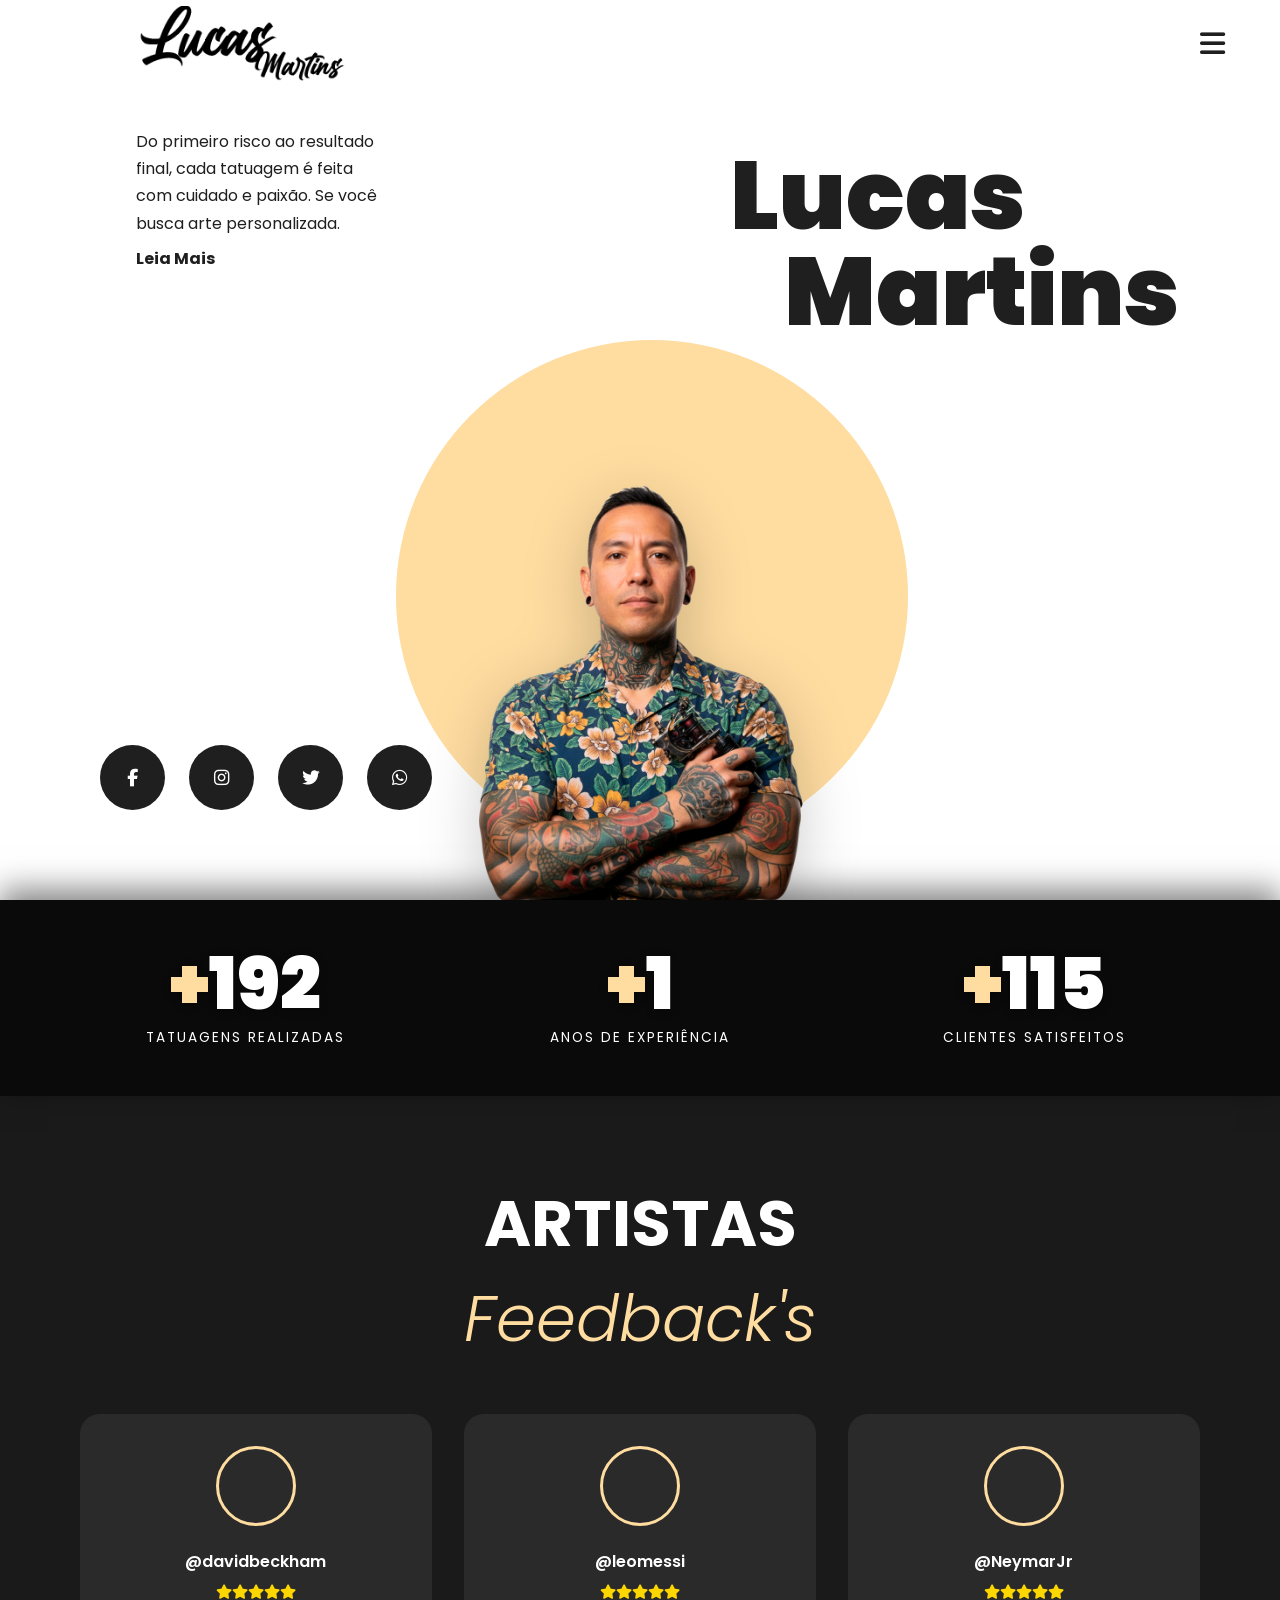
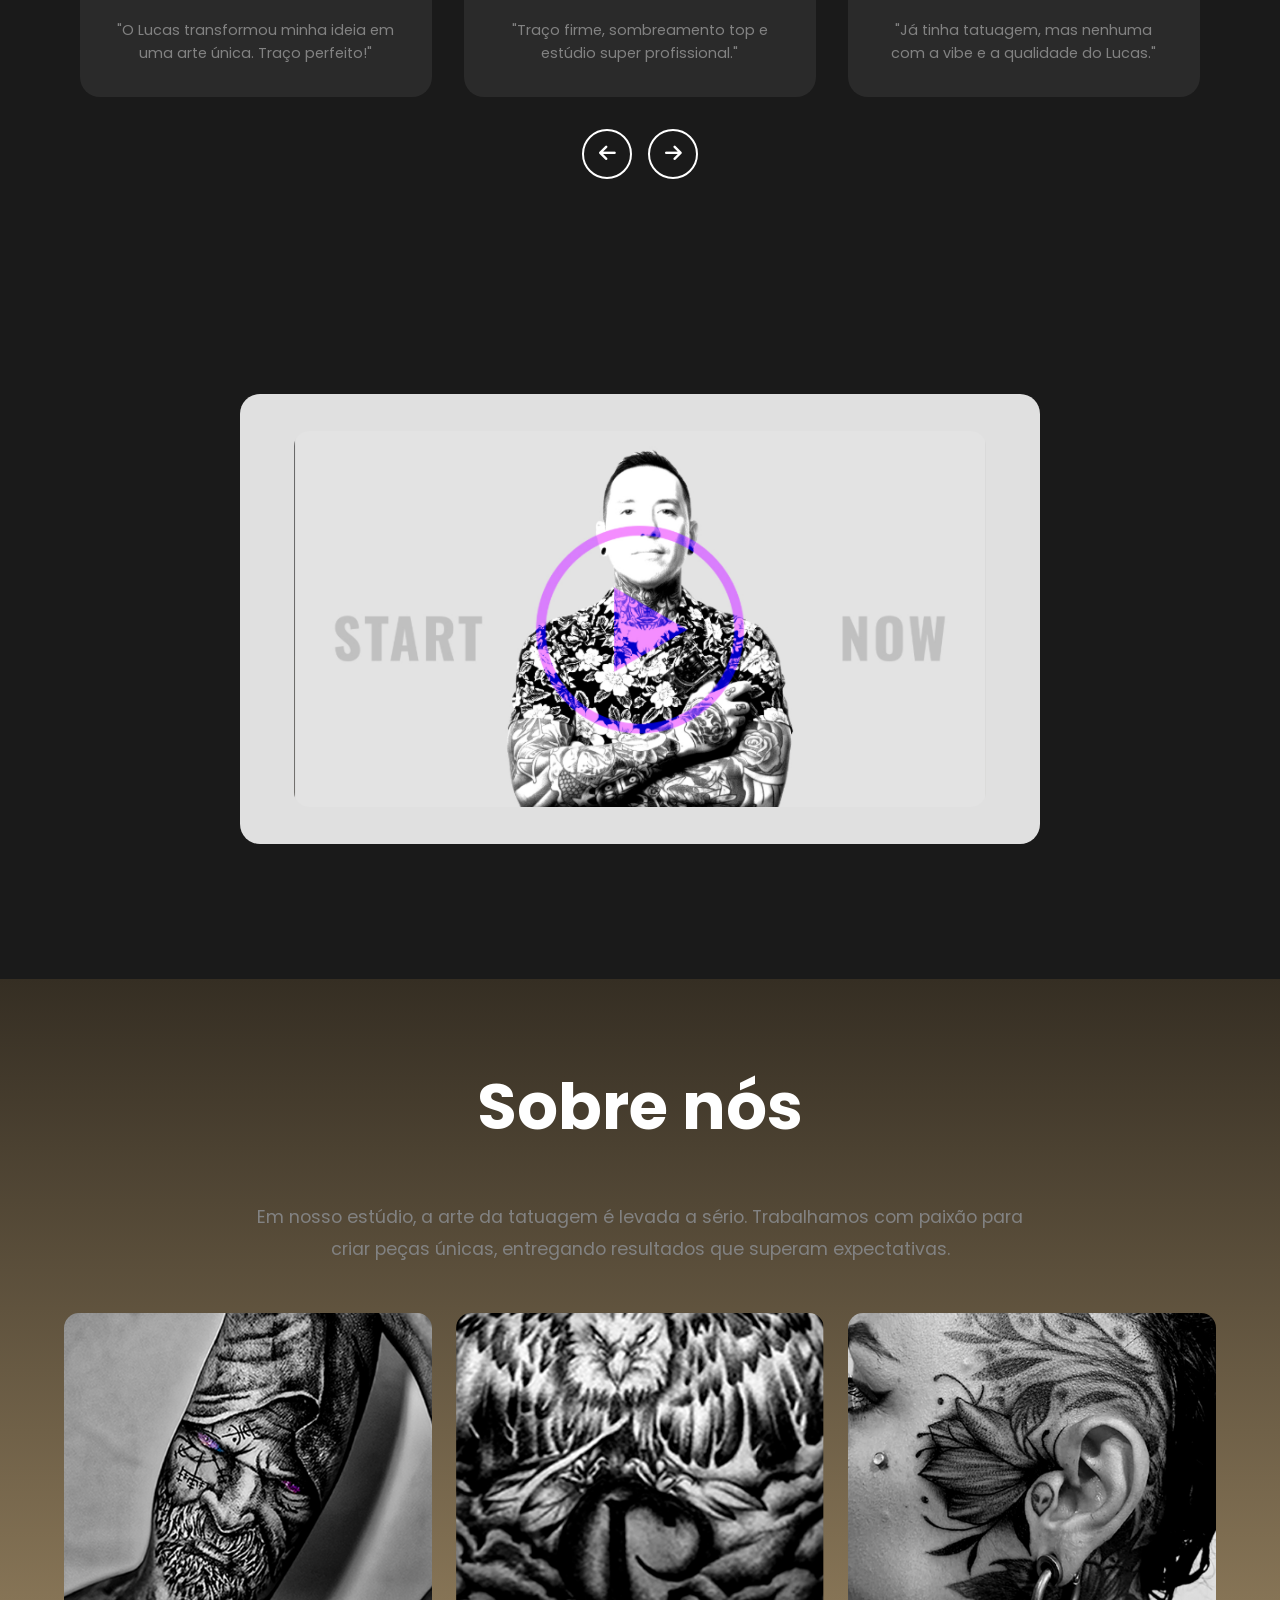
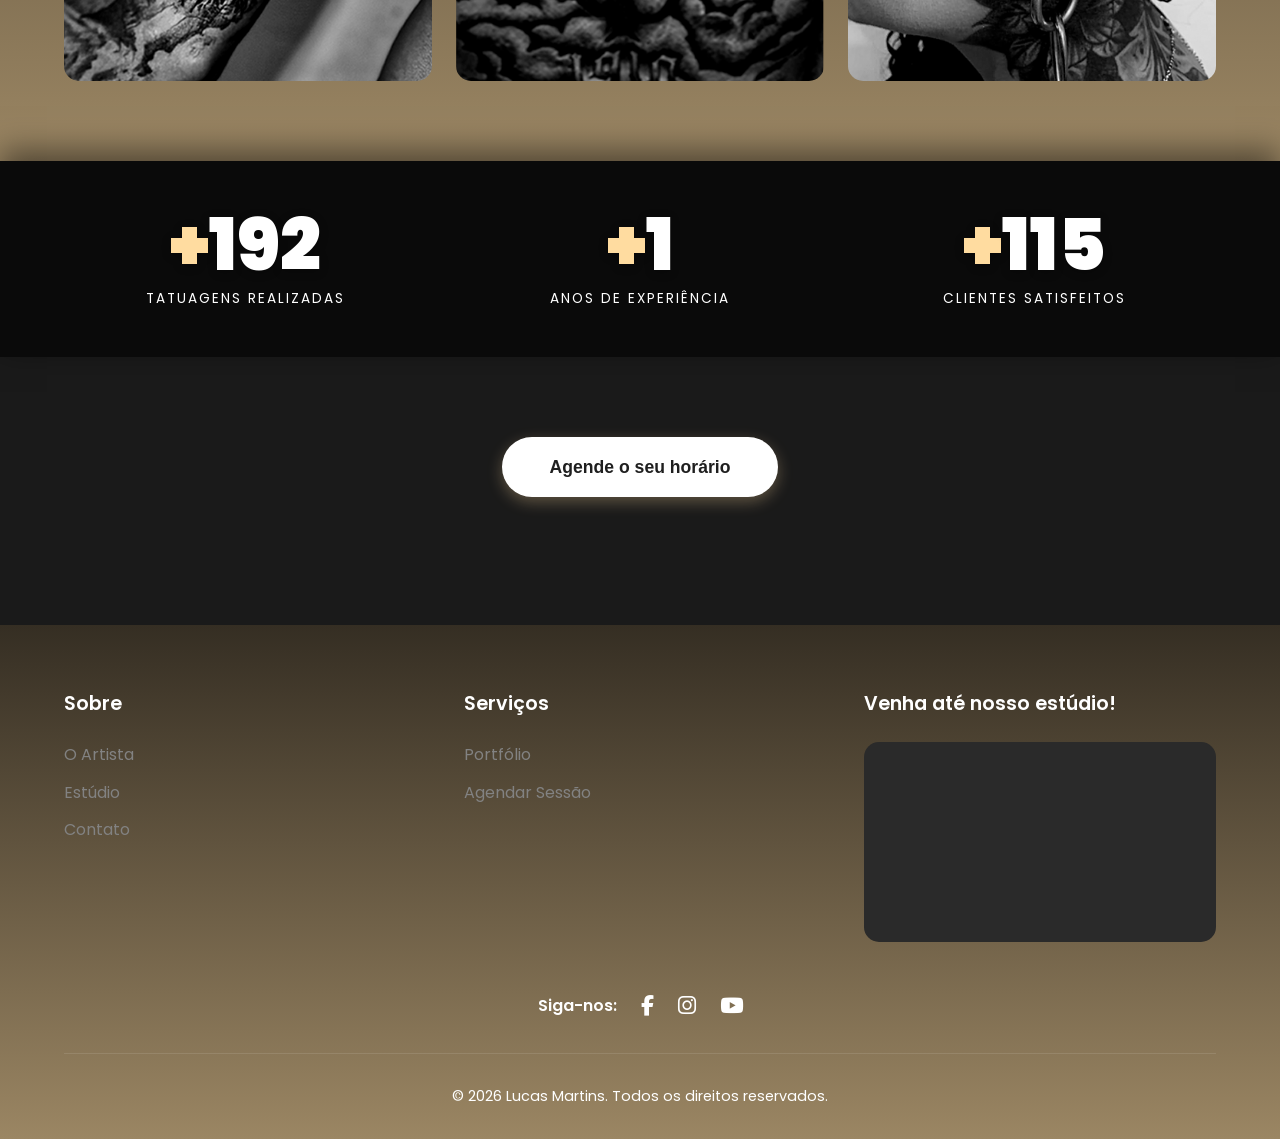
==== commit 95d122d3: "Correção responsividade mobile e textos" ====
--- a/index.html
+++ b/index.html
@@ -47,7 +47,7 @@
                 <img src="Lucas_MartinsIMGS/TATUADOR PNG.png" alt="Lucas Martins">
             </div>
 
-            <h1 class="hero-title">Lucas<br><span>Martins.</span></h1>
+            <h1 class="hero-title">Lucas<br><span>Martins</span></h1>
 
             <div class="social-icons">
                 <a href="#" aria-label="Facebook"><i class="fab fa-facebook-f"></i></a>
--- a/style.css
+++ b/style.css
@@ -825,7 +825,7 @@
 	text-align: center;
 	padding-top: 2rem;
 	border-top: 1px solid rgba(255, 255, 255, 0.1);
-	color: var(--text-gray);
+	color: #ffffff;
 	font-size: 0.9rem;
 }
 
@@ -1413,7 +1413,8 @@
 		opacity: 1;
 		z-index: 5;
 		animation: fadeInRight 1s ease forwards 0.4s;
-		margin-top: -3.2rem; /* <<<--- ADICIONADO: Empurra o título para baixo */
+		margin-top: -3.2rem;
+		margin-right: 2rem;
 		br {
 			display: none;
 		}
